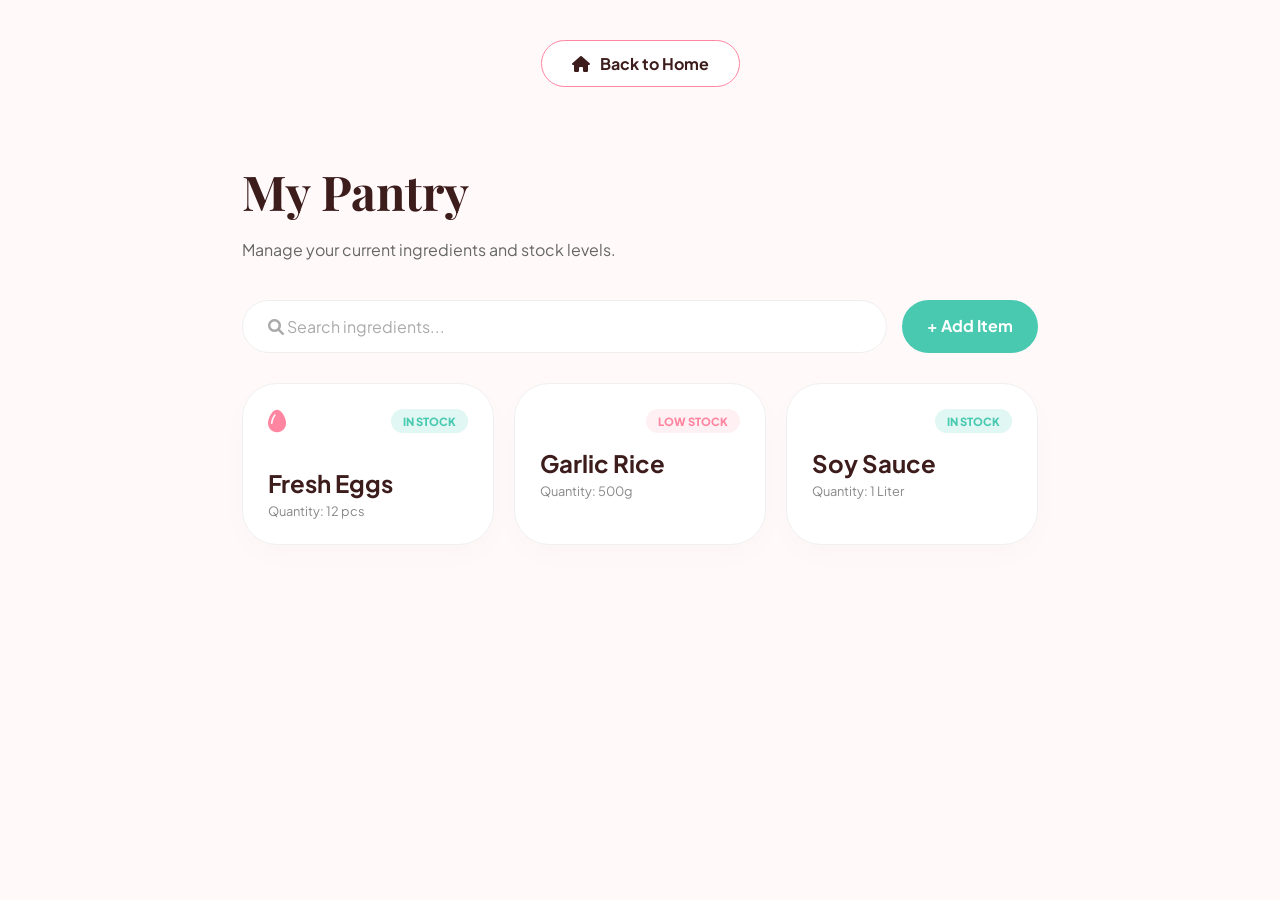
==== index.html @ a3a5b43a "test4" ====
<!DOCTYPE html>
<html lang="en">
<head>
    <meta charset="UTF-8">
    <title>My Pantry | UlamFinder</title>
    <link rel="stylesheet" href="style.css">
    <link rel="stylesheet" href="https://cdnjs.cloudflare.com/ajax/libs/font-awesome/6.0.0/css/all.min.css">
    <link href="https://unpkg.com/aos@2.3.1/dist/aos.css" rel="stylesheet">
</head>
<body>

    <header class="subpage-header">
        <a href="index.html" class="back-link">
            <i class="fa-solid fa-house"></i> Back to Home
        </a>
    </header>

    <div class="container" style="max-width: 1000px; margin: 0 auto; padding: 0 8%;" data-aos="fade-up">
        <h1 style="font-family: 'Playfair Display'; font-size: 3rem; margin-bottom: 10px;">My <span>Pantry</span></h1>
        <p style="color: #666; margin-bottom: 40px;">Manage your current ingredients and stock levels.</p>

        <div style="display: flex; gap: 15px; margin-bottom: 30px;">
            <div style="flex: 1; background: white; padding: 15px 25px; border-radius: 50px; border: 1px solid #eee; color: #aaa;">
                <i class="fa-solid fa-magnifying-glass"></i> Search ingredients...
            </div>
            <div style="background: var(--mint-brand); color: white; padding: 15px 25px; border-radius: 50px; font-weight: 700;">
                + Add Item
            </div>
        </div>

        <div style="display: grid; grid-template-columns: repeat(auto-fit, minmax(250px, 1fr)); gap: 20px;">
            
            <div class="card" style="padding: 25px;">
                <div style="display: flex; justify-content: space-between; align-items: flex-start;">
                    <i class="fa-solid fa-egg" style="color: var(--pink-brand); font-size: 1.5rem;"></i>
                    <span style="background: #e0f7f3; color: var(--mint-brand); padding: 5px 12px; border-radius: 20px; font-size: 0.7rem; font-weight: 800;">IN STOCK</span>
                </div>
                <h3 style="margin: 15px 0 5px; border: none; padding: 0;">Fresh Eggs</h3>
                <p style="margin: 0; font-size: 0.8rem;">Quantity: 12 pcs</p>
            </div>

            <div class="card" style="padding: 25px;">
                <div style="display: flex; justify-content: space-between; align-items: flex-start;">
                    <i class="fa-solid fa-clove-garlic" style="color: var(--pink-brand); font-size: 1.5rem;"></i>
                    <span style="background: #fff0f3; color: var(--pink-brand); padding: 5px 12px; border-radius: 20px; font-size: 0.7rem; font-weight: 800;">LOW STOCK</span>
                </div>
                <h3 style="margin: 15px 0 5px; border: none; padding: 0;">Garlic Rice</h3>
                <p style="margin: 0; font-size: 0.8rem;">Quantity: 500g</p>
            </div>

            <div class="card" style="padding: 25px;">
                <div style="display: flex; justify-content: space-between; align-items: flex-start;">
                    <i class="fa-solid fa-bottle-droplet" style="color: var(--pink-brand); font-size: 1.5rem;"></i>
                    <span style="background: #e0f7f3; color: var(--mint-brand); padding: 5px 12px; border-radius: 20px; font-size: 0.7rem; font-weight: 800;">IN STOCK</span>
                </div>
                <h3 style="margin: 15px 0 5px; border: none; padding: 0;">Soy Sauce</h3>
                <p style="margin: 0; font-size: 0.8rem;">Quantity: 1 Liter</p>
            </div>

        </div>
    </div>

    <script src="https://unpkg.com/aos@2.3.1/dist/aos.js"></script>
<script>
  // 1. Initialize Animations
  AOS.init({
    duration: 1000,
    once: true
  });

  // 2. Fix Start Planning Button (Smooth Scroll)
  const planBtn = document.querySelector('.btn-main');
  if (planBtn) {
    planBtn.addEventListener('click', function(e) {
      // Only scroll if the link is an anchor (starts with #)
      if (this.getAttribute('href').startsWith('#')) {
        e.preventDefault();
        const targetId = this.getAttribute('href');
        const targetSection = document.querySelector(targetId);
        
        if (targetSection) {
          targetSection.scrollIntoView({ 
            behavior: 'smooth',
            block: 'start'
          });
        }
      }
    });
  }

  // 3. Simple Console Log to check if it's working
  console.log("UlamFinder JS Loaded: Animations and Smooth Scroll Active!");
</script>
</body>
</html>
---- style.css ----
@import url('https://fonts.googleapis.com/css2?family=Plus+Jakarta+Sans:wght@400;600;800&family=Playfair+Display:wght@800&display=swap');

:root {
    --pink-brand: #FF85A1; /* The pink from your pantry text */
    --mint-brand: #48C9B0; /* The teal from your button */
    --deep-text: #3d1c1c;
    --bg-light: #FFF9FA;
}

* { box-sizing: border-box; transition: all 0.3s ease; }

body {
    font-family: 'Plus Jakarta Sans', sans-serif;
    background-color: var(--bg-light);
    margin: 0;
    color: var(--deep-text);
}

/* Navbar */
.navbar {
    display: flex;
    justify-content: space-between;
    padding: 30px 8%;
    align-items: center;
}

.logo { font-family: 'Playfair Display'; font-size: 1.8rem; font-weight: 800; color: var(--mint-brand); text-decoration: none; }
.logo span { color: var(--pink-brand); }

/* Hero Section */
.hero {
    display: flex;
    align-items: center;
    padding: 60px 8%;
    gap: 50px;
    flex-wrap: wrap;
}

.hero-content { flex: 1; min-width: 300px; }
.hero-content h1 { font-size: 3.5rem; line-height: 1.1; margin-bottom: 20px; }
.hero-content h1 span { color: var(--pink-brand); }
.hero-content p { font-size: 1.1rem; color: #666; margin-bottom: 30px; line-height: 1.6; }

.btn-main {
    background-color: var(--mint-brand);
    color: white;
    padding: 15px 35px;
    border-radius: 50px;
    text-decoration: none;
    font-weight: 700;
    display: inline-block;
    box-shadow: 0 10px 20px rgba(72, 201, 176, 0.2);
}

.hero-image img {
    width: 100%;
    max-width: 500px;
    border-radius: 40px;
    box-shadow: 0 30px 60px rgba(0,0,0,0.1);
}

/* Dashboard Cards - Fixed Spacing */
.features {
    display: grid;
    grid-template-columns: repeat(auto-fit, minmax(280px, 1fr));
    gap: 25px;
    padding: 80px 8%;
}

.card {
    background: white;
    padding: 40px 30px;
    border-radius: 35px;
    text-decoration: none;
    color: inherit;
    text-align: left;
    box-shadow: 0 10px 30px rgba(0,0,0,0.02);
    border: 1px solid #f0f0f0;
}

.card:hover { transform: translateY(-10px); border-color: var(--pink-brand); }

.card i { font-size: 2.5rem; margin-bottom: 20px; display: block; color: var(--pink-brand); }
.card h3 { font-size: 1.5rem; margin: 0 0 10px 0; color: var(--deep-text); border-bottom: 2px solid var(--mint-brand); display: inline-block; padding-bottom: 5px; }
.card p { color: #888; font-size: 0.95rem; margin-top: 15px; }

/* Icon specific colors to match your screenshot */
.icon-scan { color: #FF85A1 !important; }
.icon-magic { color: #FF85A1 !important; }
.icon-plan { color: #5DADE2 !important; }
.icon-insight { color: #4A235A !important; }

/* Standardized Header for all sub-pages */
.subpage-header {
    display: flex;
    justify-content: center; /* This centers the button */
    align-items: center;
    padding: 40px 0;
    width: 100%;
}

.back-link {
    text-decoration: none;
    color: var(--deep-text);
    font-weight: 700;
    display: inline-flex;
    align-items: center;
    gap: 10px;
    padding: 12px 30px;
    background: white;
    border-radius: 50px;
    border: 1px solid var(--pink-brand);
    transition: 0.3s;
}

.back-link:hover {
    background: var(--pink-brand);
    color: white;
}
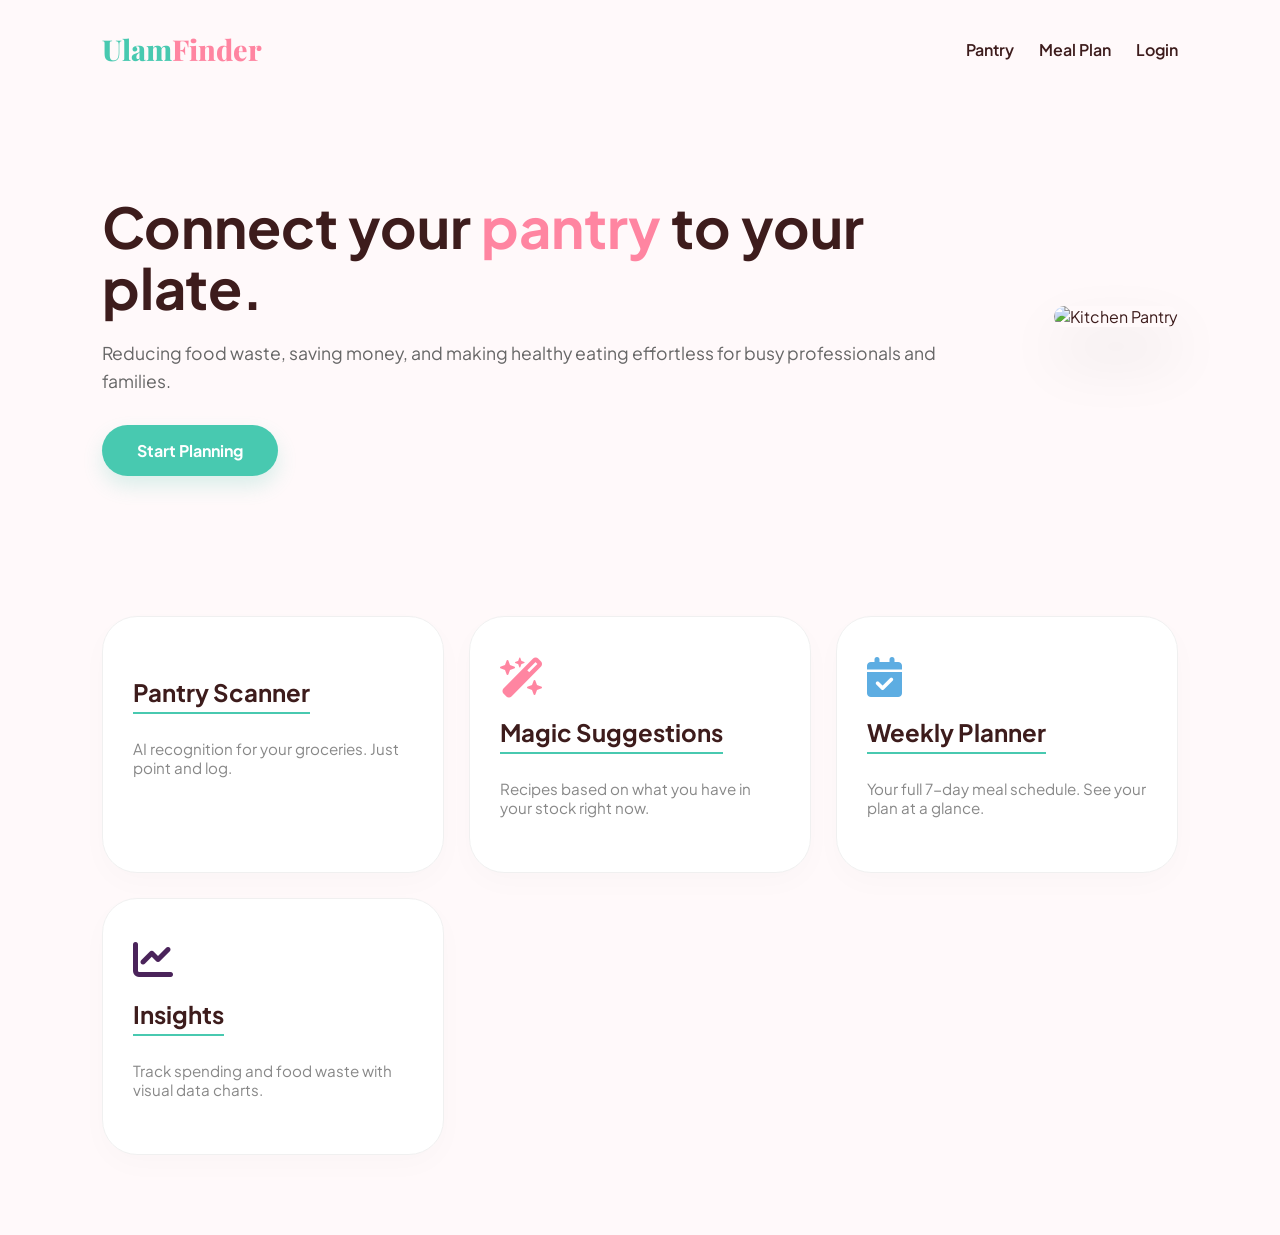
==== commit 12fda99f: "test6" ====
--- a/index.html
+++ b/index.html
@@ -2,94 +2,91 @@
 <html lang="en">
 <head>
     <meta charset="UTF-8">
-    <title>My Pantry | UlamFinder</title>
+    <meta name="viewport" content="width=device-width, initial-scale=1.0">
+    <title>UlamFinder | Connect Your Pantry</title>
+    
     <link rel="stylesheet" href="style.css">
     <link rel="stylesheet" href="https://cdnjs.cloudflare.com/ajax/libs/font-awesome/6.0.0/css/all.min.css">
     <link href="https://unpkg.com/aos@2.3.1/dist/aos.css" rel="stylesheet">
 </head>
 <body>
 
-    <header class="subpage-header">
-        <a href="index.html" class="back-link">
-            <i class="fa-solid fa-house"></i> Back to Home
-        </a>
+    <nav class="navbar">
+        <a href="index.html" class="logo">Ulam<span>Finder</span></a>
+        <div style="display: flex; gap: 25px;">
+            <a href="pantry.html" style="text-decoration: none; color: inherit; font-weight: 600;">Pantry</a>
+            <a href="mealplan.html" style="text-decoration: none; color: inherit; font-weight: 600;">Meal Plan</a>
+            <a href="login.html" style="text-decoration: none; color: inherit; font-weight: 600;">Login</a>
+        </div>
+    </nav>
+
+    <header class="hero">
+        <div class="hero-content" data-aos="fade-right">
+            <h1>Connect your <span>pantry</span> to your plate.</h1>
+            <p>Reducing food waste, saving money, and making healthy eating effortless for busy professionals and families.</p>
+            <a href="#dashboard" class="btn-main">Start Planning</a>
+        </div>
+        <div class="hero-image" data-aos="zoom-in">
+            <img src="https://images.unsplash.com/photo-1556910103-1c02745aae4d?auto=format&fit=crop&q=80&w=1000" alt="Kitchen Pantry">
+        </div>
     </header>
 
-    <div class="container" style="max-width: 1000px; margin: 0 auto; padding: 0 8%;" data-aos="fade-up">
-        <h1 style="font-family: 'Playfair Display'; font-size: 3rem; margin-bottom: 10px;">My <span>Pantry</span></h1>
-        <p style="color: #666; margin-bottom: 40px;">Manage your current ingredients and stock levels.</p>
+    <section id="dashboard" class="features">
+        
+        <a href="scanner.html" class="card" data-aos="fade-up">
+            <i class="fa-solid fa-camera-viewfinder icon-scan"></i>
+            <h3>Pantry Scanner</h3>
+            <p>AI recognition for your groceries. Just point and log.</p>
+        </a>
 
-        <div style="display: flex; gap: 15px; margin-bottom: 30px;">
-            <div style="flex: 1; background: white; padding: 15px 25px; border-radius: 50px; border: 1px solid #eee; color: #aaa;">
-                <i class="fa-solid fa-magnifying-glass"></i> Search ingredients...
-            </div>
-            <div style="background: var(--mint-brand); color: white; padding: 15px 25px; border-radius: 50px; font-weight: 700;">
-                + Add Item
-            </div>
-        </div>
+        <a href="suggest.html" class="card" data-aos="fade-up" data-aos-delay="100">
+            <i class="fa-solid fa-wand-magic-sparkles icon-magic"></i>
+            <h3>Magic Suggestions</h3>
+            <p>Recipes based on what you have in your stock right now.</p>
+        </a>
 
-        <div style="display: grid; grid-template-columns: repeat(auto-fit, minmax(250px, 1fr)); gap: 20px;">
-            
-            <div class="card" style="padding: 25px;">
-                <div style="display: flex; justify-content: space-between; align-items: flex-start;">
-                    <i class="fa-solid fa-egg" style="color: var(--pink-brand); font-size: 1.5rem;"></i>
-                    <span style="background: #e0f7f3; color: var(--mint-brand); padding: 5px 12px; border-radius: 20px; font-size: 0.7rem; font-weight: 800;">IN STOCK</span>
-                </div>
-                <h3 style="margin: 15px 0 5px; border: none; padding: 0;">Fresh Eggs</h3>
-                <p style="margin: 0; font-size: 0.8rem;">Quantity: 12 pcs</p>
-            </div>
+        <a href="mealplan.html" class="card" data-aos="fade-up" data-aos-delay="200">
+            <i class="fa-solid fa-calendar-check icon-plan"></i>
+            <h3>Weekly Planner</h3>
+            <p>Your full 7-day meal schedule. See your plan at a glance.</p>
+        </a>
 
-            <div class="card" style="padding: 25px;">
-                <div style="display: flex; justify-content: space-between; align-items: flex-start;">
-                    <i class="fa-solid fa-clove-garlic" style="color: var(--pink-brand); font-size: 1.5rem;"></i>
-                    <span style="background: #fff0f3; color: var(--pink-brand); padding: 5px 12px; border-radius: 20px; font-size: 0.7rem; font-weight: 800;">LOW STOCK</span>
-                </div>
-                <h3 style="margin: 15px 0 5px; border: none; padding: 0;">Garlic Rice</h3>
-                <p style="margin: 0; font-size: 0.8rem;">Quantity: 500g</p>
-            </div>
+        <a href="insights.html" class="card" data-aos="fade-up" data-aos-delay="300">
+            <i class="fa-solid fa-chart-line icon-insight"></i>
+            <h3>Insights</h3>
+            <p>Track spending and food waste with visual data charts.</p>
+        </a>
 
-            <div class="card" style="padding: 25px;">
-                <div style="display: flex; justify-content: space-between; align-items: flex-start;">
-                    <i class="fa-solid fa-bottle-droplet" style="color: var(--pink-brand); font-size: 1.5rem;"></i>
-                    <span style="background: #e0f7f3; color: var(--mint-brand); padding: 5px 12px; border-radius: 20px; font-size: 0.7rem; font-weight: 800;">IN STOCK</span>
-                </div>
-                <h3 style="margin: 15px 0 5px; border: none; padding: 0;">Soy Sauce</h3>
-                <p style="margin: 0; font-size: 0.8rem;">Quantity: 1 Liter</p>
-            </div>
-
-        </div>
-    </div>
+    </section>
 
     <script src="https://unpkg.com/aos@2.3.1/dist/aos.js"></script>
-<script>
-  // 1. Initialize Animations
-  AOS.init({
-    duration: 1000,
-    once: true
-  });
+    <script>
+        // 1. Initialize Animations
+        AOS.init({
+            duration: 1000,
+            once: true
+        });
 
-  // 2. Fix Start Planning Button (Smooth Scroll)
-  const planBtn = document.querySelector('.btn-main');
-  if (planBtn) {
-    planBtn.addEventListener('click', function(e) {
-      // Only scroll if the link is an anchor (starts with #)
-      if (this.getAttribute('href').startsWith('#')) {
-        e.preventDefault();
-        const targetId = this.getAttribute('href');
-        const targetSection = document.querySelector(targetId);
-        
-        if (targetSection) {
-          targetSection.scrollIntoView({ 
-            behavior: 'smooth',
-            block: 'start'
-          });
+        // 2. Fix Start Planning Button (Smooth Scroll Function)
+        const planBtn = document.querySelector('.btn-main');
+        if (planBtn) {
+            planBtn.addEventListener('click', function(e) {
+                const href = this.getAttribute('href');
+                
+                // Only act if it's an internal link
+                if (href.startsWith('#')) {
+                    e.preventDefault();
+                    const targetSection = document.querySelector(href);
+                    
+                    if (targetSection) {
+                        targetSection.scrollIntoView({ 
+                            behavior: 'smooth',
+                            block: 'start'
+                        });
+                    }
+                }
+            });
         }
-      }
-    });
-  }
-
-  // 3. Simple Console Log to check if it's working
-  console.log("UlamFinder JS Loaded: Animations and Smooth Scroll Active!");
-</script>
+    </script>
 </body>
 </html>
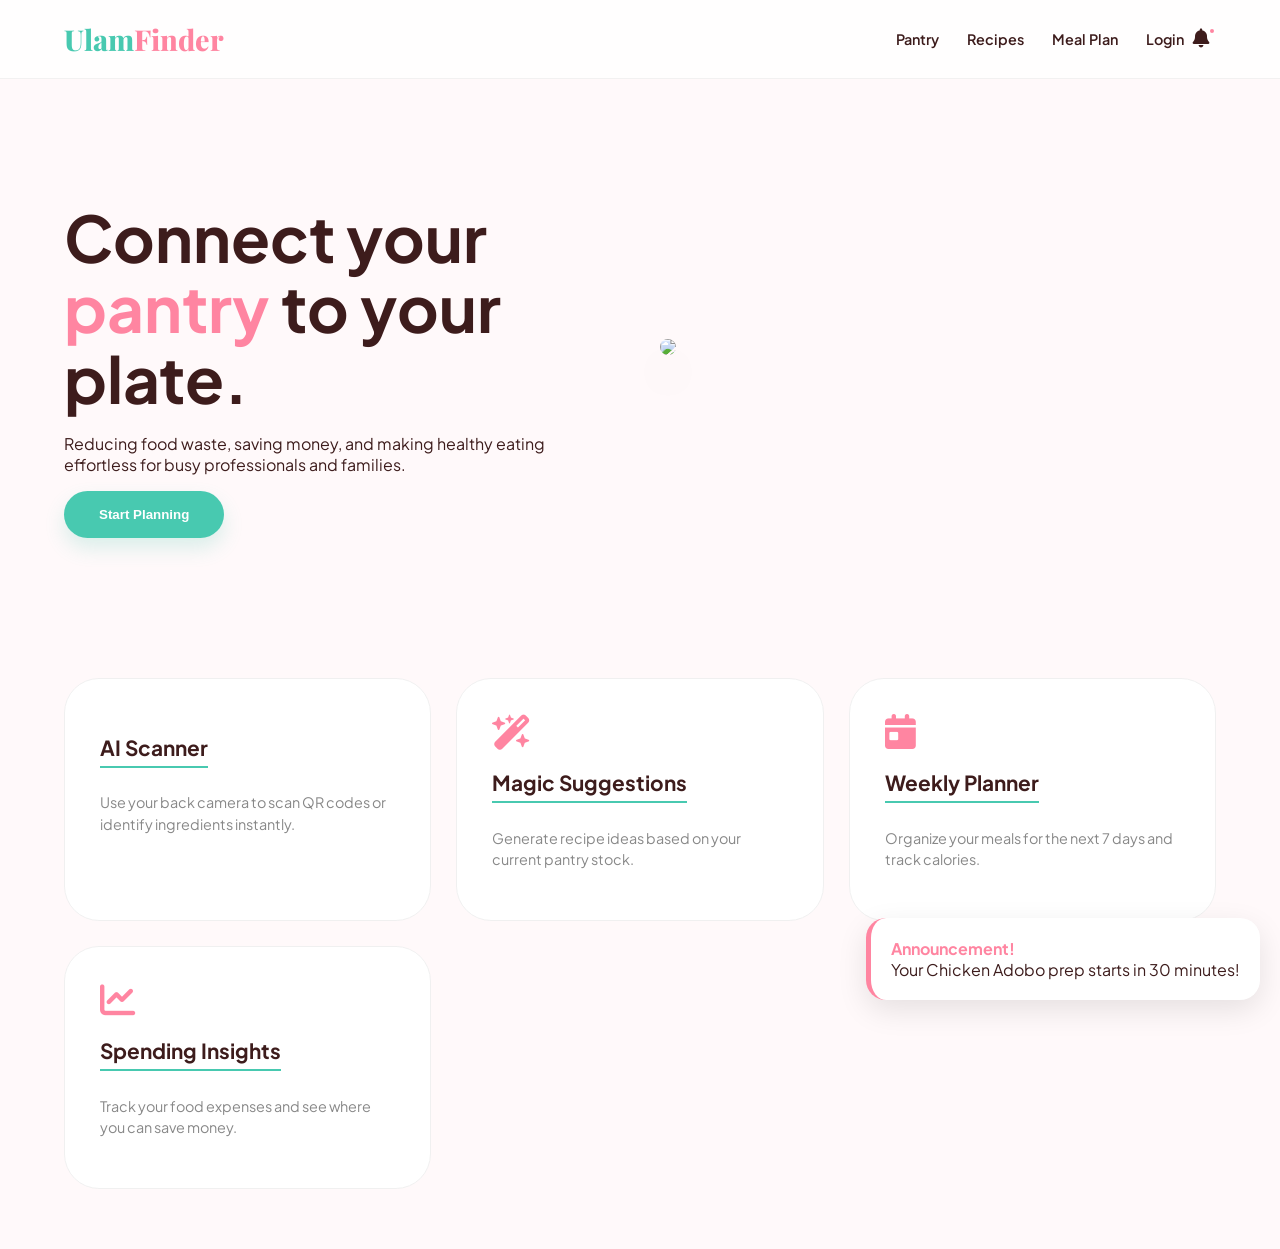
==== commit 35d9fd98: "new" ====
--- a/index.html
+++ b/index.html
@@ -1,92 +1,88 @@
-<!DOCTYPE html>
-<html lang="en">
-<head>
-    <meta charset="UTF-8">
-    <meta name="viewport" content="width=device-width, initial-scale=1.0">
-    <title>UlamFinder | Connect Your Pantry</title>
-    
-    <link rel="stylesheet" href="style.css">
-    <link rel="stylesheet" href="https://cdnjs.cloudflare.com/ajax/libs/font-awesome/6.0.0/css/all.min.css">
-    <link href="https://unpkg.com/aos@2.3.1/dist/aos.css" rel="stylesheet">
-</head>
-<body>
-
-    <nav class="navbar">
-        <a href="index.html" class="logo">Ulam<span>Finder</span></a>
-        <div style="display: flex; gap: 25px;">
-            <a href="pantry.html" style="text-decoration: none; color: inherit; font-weight: 600;">Pantry</a>
-            <a href="mealplan.html" style="text-decoration: none; color: inherit; font-weight: 600;">Meal Plan</a>
-            <a href="login.html" style="text-decoration: none; color: inherit; font-weight: 600;">Login</a>
-        </div>
-    </nav>
-
-    <header class="hero">
-        <div class="hero-content" data-aos="fade-right">
-            <h1>Connect your <span>pantry</span> to your plate.</h1>
-            <p>Reducing food waste, saving money, and making healthy eating effortless for busy professionals and families.</p>
-            <a href="#dashboard" class="btn-main">Start Planning</a>
-        </div>
-        <div class="hero-image" data-aos="zoom-in">
-            <img src="https://images.unsplash.com/photo-1556910103-1c02745aae4d?auto=format&fit=crop&q=80&w=1000" alt="Kitchen Pantry">
-        </div>
-    </header>
-
-    <section id="dashboard" class="features">
-        
-        <a href="scanner.html" class="card" data-aos="fade-up">
-            <i class="fa-solid fa-camera-viewfinder icon-scan"></i>
-            <h3>Pantry Scanner</h3>
-            <p>AI recognition for your groceries. Just point and log.</p>
-        </a>
-
-        <a href="suggest.html" class="card" data-aos="fade-up" data-aos-delay="100">
-            <i class="fa-solid fa-wand-magic-sparkles icon-magic"></i>
-            <h3>Magic Suggestions</h3>
-            <p>Recipes based on what you have in your stock right now.</p>
-        </a>
-
-        <a href="mealplan.html" class="card" data-aos="fade-up" data-aos-delay="200">
-            <i class="fa-solid fa-calendar-check icon-plan"></i>
-            <h3>Weekly Planner</h3>
-            <p>Your full 7-day meal schedule. See your plan at a glance.</p>
-        </a>
-
-        <a href="insights.html" class="card" data-aos="fade-up" data-aos-delay="300">
-            <i class="fa-solid fa-chart-line icon-insight"></i>
-            <h3>Insights</h3>
-            <p>Track spending and food waste with visual data charts.</p>
-        </a>
-
-    </section>
-
-    <script src="https://unpkg.com/aos@2.3.1/dist/aos.js"></script>
-    <script>
-        // 1. Initialize Animations
-        AOS.init({
-            duration: 1000,
-            once: true
-        });
-
-        // 2. Fix Start Planning Button (Smooth Scroll Function)
-        const planBtn = document.querySelector('.btn-main');
-        if (planBtn) {
-            planBtn.addEventListener('click', function(e) {
-                const href = this.getAttribute('href');
-                
-                // Only act if it's an internal link
-                if (href.startsWith('#')) {
-                    e.preventDefault();
-                    const targetSection = document.querySelector(href);
-                    
-                    if (targetSection) {
-                        targetSection.scrollIntoView({ 
-                            behavior: 'smooth',
-                            block: 'start'
-                        });
-                    }
-                }
-            });
-        }
-    </script>
-</body>
+<!DOCTYPE html>
+<html lang="en">
+<head>
+    <meta charset="UTF-8">
+    <meta name="viewport" content="width=device-width, initial-scale=1.0">
+    <title>UlamFinder | Dashboard</title>
+    <link rel="stylesheet" href="style.css">
+    <link rel="stylesheet" href="https://cdnjs.cloudflare.com/ajax/libs/font-awesome/6.4.0/css/all.min.css">
+    <link href="https://unpkg.com/aos@2.3.1/dist/aos.css" rel="stylesheet">
+</head>
+<body>
+
+    <nav class="navbar">
+        <div class="container" style="display: flex; justify-content: space-between; align-items: center; width: 100%;">
+            <a href="index.html" class="logo">Ulam<span>Finder</span></a>
+            <div class="nav-links">
+                <a href="pantry.html">Pantry</a>
+                <a href="suggest.html">Recipes</a>
+                <a href="mealplan.html">Meal Plan</a>
+                <a href="login.html">Login</a>
+                <button class="notif-btn" onclick="toggleNotif()">
+                    <i class="fa-solid fa-bell"></i>
+                    <div class="notif-dot"></div>
+                </button>
+            </div>
+        </div>
+    </nav>
+
+    <div class="container">
+        <header class="hero">
+            <div class="hero-text" data-aos="fade-right">
+                <h1>Connect your <span>pantry</span> to your plate.</h1>
+                <p>Reducing food waste, saving money, and making healthy eating effortless for busy professionals and families.</p>
+                <button class="btn-main" onclick="scrollToDash()">Start Planning</button>
+            </div>
+            <div class="hero-image" data-aos="zoom-in">
+                <img src="https://images.unsplash.com/photo-1556910103-1c02745aae4d?auto=format&fit=crop&q=80&w=1000">
+            </div>
+        </header>
+
+        <section id="dashboard" class="features">
+            <a href="scanner.html" class="card" data-aos="fade-up">
+                <i class="fa-solid fa-camera-viewfinder"></i>
+                <h3>AI Scanner</h3>
+                <p>Use your back camera to scan QR codes or identify ingredients instantly.</p>
+            </a>
+
+            <a href="suggest.html" class="card" data-aos="fade-up" data-aos-delay="100">
+                <i class="fa-solid fa-wand-magic-sparkles"></i>
+                <h3>Magic Suggestions</h3>
+                <p>Generate recipe ideas based on your current pantry stock.</p>
+            </a>
+
+            <a href="mealplan.html" class="card" data-aos="fade-up" data-aos-delay="200">
+                <i class="fa-solid fa-calendar-day"></i>
+                <h3>Weekly Planner</h3>
+                <p>Organize your meals for the next 7 days and track calories.</p>
+            </a>
+
+            <a href="insights.html" class="card" data-aos="fade-up" data-aos-delay="300">
+                <i class="fa-solid fa-chart-line"></i>
+                <h3>Spending Insights</h3>
+                <p>Track your food expenses and see where you can save money.</p>
+            </a>
+        </section>
+    </div>
+
+    <div id="notif-toast" style="position: fixed; bottom: -100px; right: 20px; background: white; padding: 20px; border-radius: 20px; box-shadow: 0 10px 30px rgba(0,0,0,0.1); border-left: 5px solid var(--pink-brand); z-index: 2000; transition: 0.5s;">
+        <strong style="display: block; color: var(--pink-brand);">Announcement!</strong>
+        <span id="notif-text">Your Chicken Adobo prep starts in 30 minutes!</span>
+    </div>
+
+    <script src="https://unpkg.com/aos@2.3.1/dist/aos.js"></script>
+    <script>
+        AOS.init({ duration: 1000, once: true });
+
+        function scrollToDash() {
+            document.getElementById('dashboard').scrollIntoView({ behavior: 'smooth' });
+        }
+
+        function toggleNotif() {
+            const toast = document.getElementById('notif-toast');
+            toast.style.bottom = "20px";
+            setTimeout(() => { toast.style.bottom = "-100px"; }, 4000);
+        }
+    </script>
+</body>
 </html>
--- a/style.css
+++ b/style.css
@@ -1,119 +1,78 @@
 @import url('https://fonts.googleapis.com/css2?family=Plus+Jakarta+Sans:wght@400;600;800&family=Playfair+Display:wght@800&display=swap');
 
 :root {
-    --pink-brand: #FF85A1; /* The pink from your pantry text */
-    --mint-brand: #48C9B0; /* The teal from your button */
+    --pink-brand: #FF85A1;
+    --mint-brand: #48C9B0;
     --deep-text: #3d1c1c;
     --bg-light: #FFF9FA;
+    --glass: rgba(255, 255, 255, 0.8);
 }
 
-* { box-sizing: border-box; transition: all 0.3s ease; }
+* { box-sizing: border-box; transition: all 0.3s cubic-bezier(0.4, 0, 0.2, 1); }
 
 body {
     font-family: 'Plus Jakarta Sans', sans-serif;
     background-color: var(--bg-light);
     margin: 0;
     color: var(--deep-text);
+    overflow-x: hidden;
 }
 
-/* Navbar */
+/* Layout Containers */
+.container { width: 90%; max-width: 1200px; margin: 0 auto; }
+
+/* Navigation */
 .navbar {
-    display: flex;
-    justify-content: space-between;
-    padding: 30px 8%;
-    align-items: center;
+    display: flex; justify-content: space-between; align-items: center;
+    padding: 20px 5%; background: var(--glass); backdrop-filter: blur(10px);
+    position: sticky; top: 0; z-index: 1000; border-bottom: 1px solid rgba(0,0,0,0.05);
 }
 
 .logo { font-family: 'Playfair Display'; font-size: 1.8rem; font-weight: 800; color: var(--mint-brand); text-decoration: none; }
 .logo span { color: var(--pink-brand); }
 
+.nav-links a { text-decoration: none; color: var(--deep-text); font-weight: 600; margin-left: 25px; font-size: 0.9rem; }
+
+/* Notification Bell */
+.notif-btn { background: none; border: none; font-size: 1.2rem; cursor: pointer; position: relative; color: var(--deep-text); }
+.notif-dot { position: absolute; top: 0; right: 0; width: 8px; height: 8px; background: var(--pink-brand); border-radius: 50%; border: 2px solid white; }
+
 /* Hero Section */
-.hero {
-    display: flex;
-    align-items: center;
-    padding: 60px 8%;
-    gap: 50px;
-    flex-wrap: wrap;
+.hero { display: flex; align-items: center; padding: 80px 0; gap: 40px; flex-wrap: wrap; }
+.hero-text { flex: 1; min-width: 320px; }
+.hero-text h1 { font-size: clamp(2.5rem, 5vw, 4rem); line-height: 1.1; margin-bottom: 20px; }
+.hero-text h1 span { color: var(--pink-brand); }
+.hero-image { flex: 1; min-width: 320px; position: relative; }
+.hero-image img { width: 100%; border-radius: 40px; box-shadow: 0 25px 50px rgba(0,0,0,0.1); }
+
+/* Buttons */
+.btn-main {
+    background: var(--mint-brand); color: white; padding: 16px 35px;
+    border-radius: 50px; text-decoration: none; font-weight: 800;
+    display: inline-block; border: none; cursor: pointer; box-shadow: 0 10px 20px rgba(72, 201, 176, 0.2);
+}
+.btn-main:hover { transform: translateY(-3px); box-shadow: 0 15px 30px rgba(72, 201, 176, 0.3); }
+
+/* Dashboard Cards */
+.features { display: grid; grid-template-columns: repeat(auto-fit, minmax(280px, 1fr)); gap: 25px; padding: 60px 0; }
+.card {
+    background: white; padding: 35px; border-radius: 35px; text-decoration: none;
+    color: inherit; border: 1px solid #f0f0f0; position: relative; overflow: hidden;
+}
+.card:hover { transform: translateY(-10px); border-color: var(--pink-brand); }
+.card i { font-size: 2.2rem; color: var(--pink-brand); margin-bottom: 20px; display: block; }
+.card h3 { font-size: 1.3rem; margin: 0 0 10px 0; border-bottom: 2px solid var(--mint-brand); display: inline-block; padding-bottom: 5px; }
+.card p { color: #888; font-size: 0.9rem; line-height: 1.5; }
+
+/* Back Button Component */
+.subpage-header { display: flex; justify-content: center; padding: 40px 0; }
+.back-link { 
+    text-decoration: none; color: var(--deep-text); font-weight: 700;
+    padding: 12px 30px; background: white; border-radius: 50px;
+    border: 1px solid var(--pink-brand); display: flex; align-items: center; gap: 10px;
 }
 
-.hero-content { flex: 1; min-width: 300px; }
-.hero-content h1 { font-size: 3.5rem; line-height: 1.1; margin-bottom: 20px; }
-.hero-content h1 span { color: var(--pink-brand); }
-.hero-content p { font-size: 1.1rem; color: #666; margin-bottom: 30px; line-height: 1.6; }
-
-.btn-main {
-    background-color: var(--mint-brand);
-    color: white;
-    padding: 15px 35px;
-    border-radius: 50px;
-    text-decoration: none;
-    font-weight: 700;
-    display: inline-block;
-    box-shadow: 0 10px 20px rgba(72, 201, 176, 0.2);
-}
-
-.hero-image img {
-    width: 100%;
-    max-width: 500px;
-    border-radius: 40px;
-    box-shadow: 0 30px 60px rgba(0,0,0,0.1);
-}
-
-/* Dashboard Cards - Fixed Spacing */
-.features {
-    display: grid;
-    grid-template-columns: repeat(auto-fit, minmax(280px, 1fr));
-    gap: 25px;
-    padding: 80px 8%;
-}
-
-.card {
-    background: white;
-    padding: 40px 30px;
-    border-radius: 35px;
-    text-decoration: none;
-    color: inherit;
-    text-align: left;
-    box-shadow: 0 10px 30px rgba(0,0,0,0.02);
-    border: 1px solid #f0f0f0;
-}
-
-.card:hover { transform: translateY(-10px); border-color: var(--pink-brand); }
-
-.card i { font-size: 2.5rem; margin-bottom: 20px; display: block; color: var(--pink-brand); }
-.card h3 { font-size: 1.5rem; margin: 0 0 10px 0; color: var(--deep-text); border-bottom: 2px solid var(--mint-brand); display: inline-block; padding-bottom: 5px; }
-.card p { color: #888; font-size: 0.95rem; margin-top: 15px; }
-
-/* Icon specific colors to match your screenshot */
-.icon-scan { color: #FF85A1 !important; }
-.icon-magic { color: #FF85A1 !important; }
-.icon-plan { color: #5DADE2 !important; }
-.icon-insight { color: #4A235A !important; }
-
-/* Standardized Header for all sub-pages */
-.subpage-header {
-    display: flex;
-    justify-content: center; /* This centers the button */
-    align-items: center;
-    padding: 40px 0;
-    width: 100%;
-}
-
-.back-link {
-    text-decoration: none;
-    color: var(--deep-text);
-    font-weight: 700;
-    display: inline-flex;
-    align-items: center;
-    gap: 10px;
-    padding: 12px 30px;
-    background: white;
-    border-radius: 50px;
-    border: 1px solid var(--pink-brand);
-    transition: 0.3s;
-}
-
-.back-link:hover {
-    background: var(--pink-brand);
-    color: white;
+@media (max-width: 768px) {
+    .nav-links { display: none; } /* Mobile simplicity */
+    .hero { text-align: center; }
 }
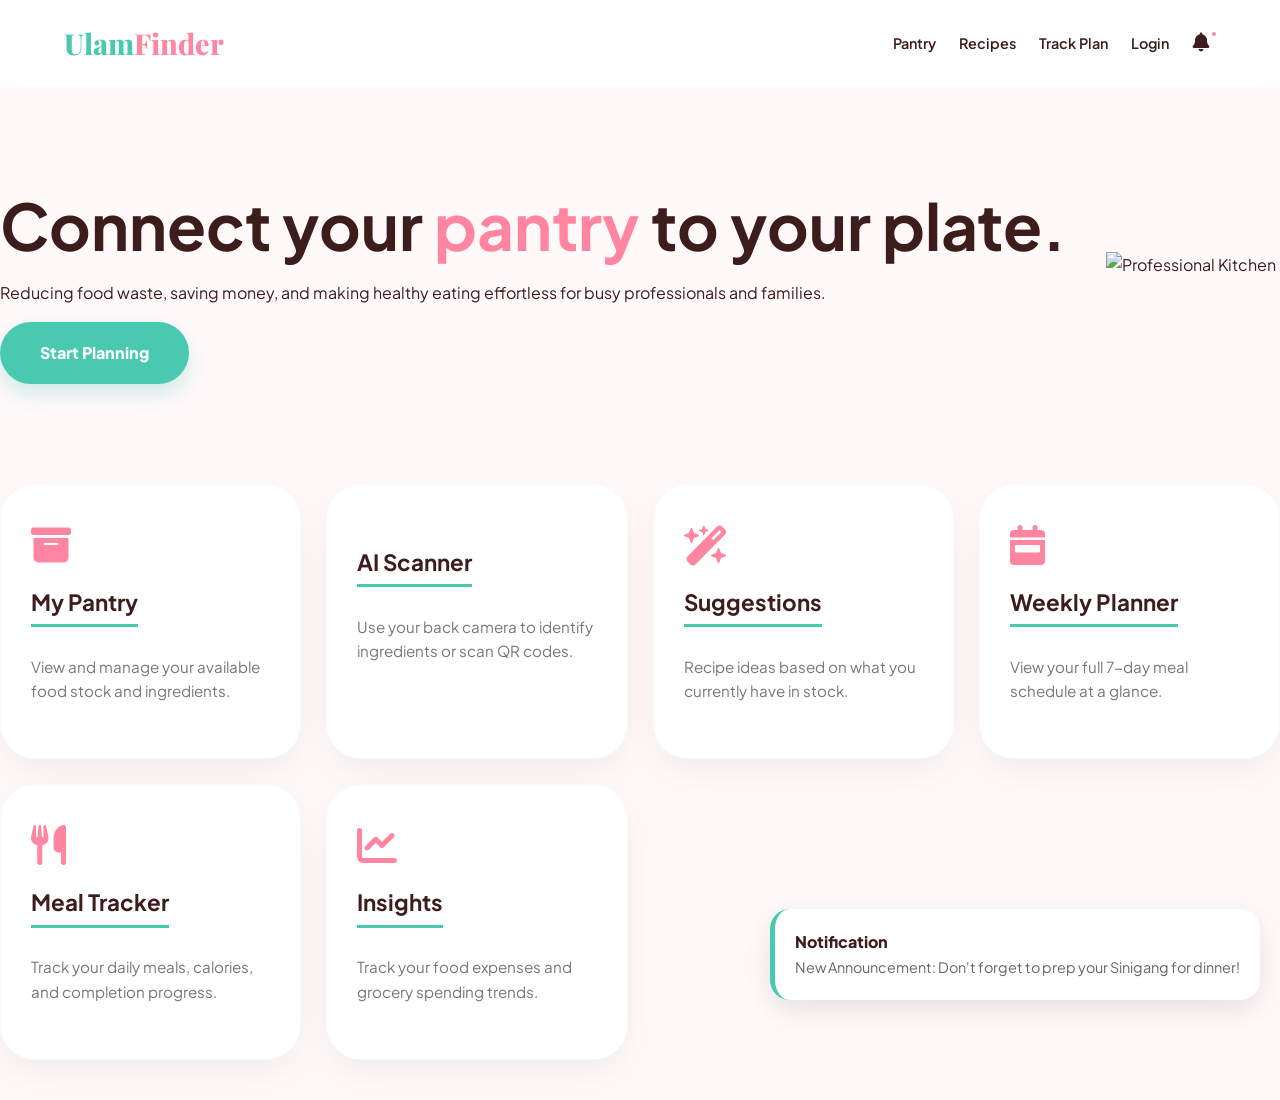
==== commit 81c96284: "new1" ====
--- a/index.html
+++ b/index.html
@@ -3,7 +3,7 @@
 <head>
     <meta charset="UTF-8">
     <meta name="viewport" content="width=device-width, initial-scale=1.0">
-    <title>UlamFinder | Dashboard</title>
+    <title>UlamFinder | Home</title>
     <link rel="stylesheet" href="style.css">
     <link rel="stylesheet" href="https://cdnjs.cloudflare.com/ajax/libs/font-awesome/6.4.0/css/all.min.css">
     <link href="https://unpkg.com/aos@2.3.1/dist/aos.css" rel="stylesheet">
@@ -16,11 +16,11 @@
             <div class="nav-links">
                 <a href="pantry.html">Pantry</a>
                 <a href="suggest.html">Recipes</a>
-                <a href="mealplan.html">Meal Plan</a>
+                <a href="mealplan.html">Track Plan</a>
                 <a href="login.html">Login</a>
-                <button class="notif-btn" onclick="toggleNotif()">
-                    <i class="fa-solid fa-bell"></i>
-                    <div class="notif-dot"></div>
+                <button class="notif-btn" onclick="showNotification()" style="margin-left: 15px; background: none; border: none; cursor: pointer; position: relative;">
+                    <i class="fa-solid fa-bell" style="font-size: 1.2rem; color: var(--deep-text);"></i>
+                    <div class="notif-dot" style="position: absolute; top: -2px; right: -2px; width: 8px; height: 8px; background: var(--pink-brand); border-radius: 50%; border: 2px solid white;"></div>
                 </button>
             </div>
         </div>
@@ -31,57 +31,69 @@
             <div class="hero-text" data-aos="fade-right">
                 <h1>Connect your <span>pantry</span> to your plate.</h1>
                 <p>Reducing food waste, saving money, and making healthy eating effortless for busy professionals and families.</p>
-                <button class="btn-main" onclick="scrollToDash()">Start Planning</button>
+                <a href="startplan.html" class="btn-main">Start Planning</a>
             </div>
             <div class="hero-image" data-aos="zoom-in">
-                <img src="https://images.unsplash.com/photo-1556910103-1c02745aae4d?auto=format&fit=crop&q=80&w=1000">
+                <img src="https://images.unsplash.com/photo-1556910103-1c02745aae4d?auto=format&fit=crop&q=80&w=1000" alt="Professional Kitchen">
             </div>
         </header>
 
         <section id="dashboard" class="features">
-            <a href="scanner.html" class="card" data-aos="fade-up">
-                <i class="fa-solid fa-camera-viewfinder"></i>
-                <h3>AI Scanner</h3>
-                <p>Use your back camera to scan QR codes or identify ingredients instantly.</p>
+            
+            <a href="pantry.html" class="card" data-aos="fade-up">
+                <i class="fa-solid fa-box-archive icon-scan"></i>
+                <h3>My Pantry</h3>
+                <p>View and manage your available food stock and ingredients.</p>
             </a>
 
-            <a href="suggest.html" class="card" data-aos="fade-up" data-aos-delay="100">
-                <i class="fa-solid fa-wand-magic-sparkles"></i>
-                <h3>Magic Suggestions</h3>
-                <p>Generate recipe ideas based on your current pantry stock.</p>
+            <a href="scanner.html" class="card" data-aos="fade-up" data-aos-delay="100">
+                <i class="fa-solid fa-camera-viewfinder icon-scan"></i>
+                <h3>AI Scanner</h3>
+                <p>Use your back camera to identify ingredients or scan QR codes.</p>
             </a>
 
-            <a href="mealplan.html" class="card" data-aos="fade-up" data-aos-delay="200">
-                <i class="fa-solid fa-calendar-day"></i>
-                <h3>Weekly Planner</h3>
-                <p>Organize your meals for the next 7 days and track calories.</p>
+            <a href="suggest.html" class="card" data-aos="fade-up" data-aos-delay="200">
+                <i class="fa-solid fa-wand-magic-sparkles icon-magic"></i>
+                <h3>Suggestions</h3>
+                <p>Recipe ideas based on what you currently have in stock.</p>
             </a>
 
-            <a href="insights.html" class="card" data-aos="fade-up" data-aos-delay="300">
-                <i class="fa-solid fa-chart-line"></i>
-                <h3>Spending Insights</h3>
-                <p>Track your food expenses and see where you can save money.</p>
+            <a href="weeklyplan.html" class="card" data-aos="fade-up" data-aos-delay="300">
+                <i class="fa-solid fa-calendar-week icon-plan"></i>
+                <h3>Weekly Planner</h3>
+                <p>View your full 7-day meal schedule at a glance.</p>
             </a>
+
+            <a href="mealplan.html" class="card" data-aos="fade-up" data-aos-delay="400">
+                <i class="fa-solid fa-utensils icon-plan"></i>
+                <h3>Meal Tracker</h3>
+                <p>Track your daily meals, calories, and completion progress.</p>
+            </a>
+
+            <a href="insights.html" class="card" data-aos="fade-up" data-aos-delay="500">
+                <i class="fa-solid fa-chart-line icon-insight"></i>
+                <h3>Insights</h3>
+                <p>Track your food expenses and grocery spending trends.</p>
+            </a>
+
         </section>
     </div>
 
-    <div id="notif-toast" style="position: fixed; bottom: -100px; right: 20px; background: white; padding: 20px; border-radius: 20px; box-shadow: 0 10px 30px rgba(0,0,0,0.1); border-left: 5px solid var(--pink-brand); z-index: 2000; transition: 0.5s;">
-        <strong style="display: block; color: var(--pink-brand);">Announcement!</strong>
-        <span id="notif-text">Your Chicken Adobo prep starts in 30 minutes!</span>
+    <div id="alert-box" style="position: fixed; bottom: -100px; right: 20px; background: white; padding: 20px; border-radius: 20px; box-shadow: 0 10px 30px rgba(0,0,0,0.1); border-left: 5px solid var(--mint-brand); z-index: 9999; transition: 0.5s;">
+        <p style="margin: 0; font-weight: 800; color: var(--deep-text);">Notification</p>
+        <span style="font-size: 0.9rem; color: #666;">New Announcement: Don't forget to prep your Sinigang for dinner!</span>
     </div>
 
     <script src="https://unpkg.com/aos@2.3.1/dist/aos.js"></script>
     <script>
+        // Initialize Animations
         AOS.init({ duration: 1000, once: true });
 
-        function scrollToDash() {
-            document.getElementById('dashboard').scrollIntoView({ behavior: 'smooth' });
-        }
-
-        function toggleNotif() {
-            const toast = document.getElementById('notif-toast');
-            toast.style.bottom = "20px";
-            setTimeout(() => { toast.style.bottom = "-100px"; }, 4000);
+        // False Notification Function
+        function showNotification() {
+            const box = document.getElementById('alert-box');
+            box.style.bottom = "20px";
+            setTimeout(() => { box.style.bottom = "-100px"; }, 4000);
         }
     </script>
 </body>
--- a/style.css
+++ b/style.css
@@ -1,78 +1,163 @@
+/* 1. Global Setup & Brand Colors */
 @import url('https://fonts.googleapis.com/css2?family=Plus+Jakarta+Sans:wght@400;600;800&family=Playfair+Display:wght@800&display=swap');
 
 :root {
-    --pink-brand: #FF85A1;
-    --mint-brand: #48C9B0;
-    --deep-text: #3d1c1c;
-    --bg-light: #FFF9FA;
-    --glass: rgba(255, 255, 255, 0.8);
+    --pink-brand: #FF85A1;    /* Main Accent Pink from your screenshots */
+    --mint-brand: #48C9B0;    /* Teal/Mint from your buttons */
+    --deep-text: #3d1c1c;     /* Dark Berry for high-end typography */
+    --bg-light: #FFF9FA;      /* Subtle pink-white background */
+    --glass: rgba(255, 255, 255, 0.85);
+    --card-shadow: 0 15px 35px rgba(0, 0, 0, 0.05);
 }
 
-* { box-sizing: border-box; transition: all 0.3s cubic-bezier(0.4, 0, 0.2, 1); }
+* { 
+    box-sizing: border-box; 
+    transition: all 0.3s cubic-bezier(0.4, 0, 0.2, 1); 
+}
 
 body {
     font-family: 'Plus Jakarta Sans', sans-serif;
     background-color: var(--bg-light);
     margin: 0;
     color: var(--deep-text);
-    overflow-x: hidden;
+    line-height: 1.6;
 }
 
-/* Layout Containers */
-.container { width: 90%; max-width: 1200px; margin: 0 auto; }
-
-/* Navigation */
+/* 2. Navigation & Glassmorphism */
 .navbar {
-    display: flex; justify-content: space-between; align-items: center;
-    padding: 20px 5%; background: var(--glass); backdrop-filter: blur(10px);
-    position: sticky; top: 0; z-index: 1000; border-bottom: 1px solid rgba(0,0,0,0.05);
+    display: flex;
+    padding: 20px 5%;
+    background: var(--glass);
+    backdrop-filter: blur(12px);
+    -webkit-backdrop-filter: blur(12px);
+    position: sticky;
+    top: 0;
+    z-index: 1000;
+    border-bottom: 1px solid rgba(255, 255, 255, 0.3);
 }
 
-.logo { font-family: 'Playfair Display'; font-size: 1.8rem; font-weight: 800; color: var(--mint-brand); text-decoration: none; }
+.logo { 
+    font-family: 'Playfair Display'; 
+    font-size: 1.8rem; 
+    font-weight: 800; 
+    color: var(--mint-brand); 
+    text-decoration: none; 
+}
+
 .logo span { color: var(--pink-brand); }
 
-.nav-links a { text-decoration: none; color: var(--deep-text); font-weight: 600; margin-left: 25px; font-size: 0.9rem; }
-
-/* Notification Bell */
-.notif-btn { background: none; border: none; font-size: 1.2rem; cursor: pointer; position: relative; color: var(--deep-text); }
-.notif-dot { position: absolute; top: 0; right: 0; width: 8px; height: 8px; background: var(--pink-brand); border-radius: 50%; border: 2px solid white; }
-
-/* Hero Section */
-.hero { display: flex; align-items: center; padding: 80px 0; gap: 40px; flex-wrap: wrap; }
-.hero-text { flex: 1; min-width: 320px; }
-.hero-text h1 { font-size: clamp(2.5rem, 5vw, 4rem); line-height: 1.1; margin-bottom: 20px; }
-.hero-text h1 span { color: var(--pink-brand); }
-.hero-image { flex: 1; min-width: 320px; position: relative; }
-.hero-image img { width: 100%; border-radius: 40px; box-shadow: 0 25px 50px rgba(0,0,0,0.1); }
-
-/* Buttons */
-.btn-main {
-    background: var(--mint-brand); color: white; padding: 16px 35px;
-    border-radius: 50px; text-decoration: none; font-weight: 800;
-    display: inline-block; border: none; cursor: pointer; box-shadow: 0 10px 20px rgba(72, 201, 176, 0.2);
-}
-.btn-main:hover { transform: translateY(-3px); box-shadow: 0 15px 30px rgba(72, 201, 176, 0.3); }
-
-/* Dashboard Cards */
-.features { display: grid; grid-template-columns: repeat(auto-fit, minmax(280px, 1fr)); gap: 25px; padding: 60px 0; }
-.card {
-    background: white; padding: 35px; border-radius: 35px; text-decoration: none;
-    color: inherit; border: 1px solid #f0f0f0; position: relative; overflow: hidden;
-}
-.card:hover { transform: translateY(-10px); border-color: var(--pink-brand); }
-.card i { font-size: 2.2rem; color: var(--pink-brand); margin-bottom: 20px; display: block; }
-.card h3 { font-size: 1.3rem; margin: 0 0 10px 0; border-bottom: 2px solid var(--mint-brand); display: inline-block; padding-bottom: 5px; }
-.card p { color: #888; font-size: 0.9rem; line-height: 1.5; }
-
-/* Back Button Component */
-.subpage-header { display: flex; justify-content: center; padding: 40px 0; }
-.back-link { 
-    text-decoration: none; color: var(--deep-text); font-weight: 700;
-    padding: 12px 30px; background: white; border-radius: 50px;
-    border: 1px solid var(--pink-brand); display: flex; align-items: center; gap: 10px;
+.nav-links a { 
+    text-decoration: none; 
+    color: var(--deep-text); 
+    font-weight: 600; 
+    margin-left: 20px; 
+    font-size: 0.9rem; 
 }
 
+/* 3. Hero Section Styling */
+.hero {
+    display: flex;
+    align-items: center;
+    padding: 60px 0;
+    gap: 40px;
+    flex-wrap: wrap;
+}
+
+.hero-text h1 { 
+    font-size: clamp(2.5rem, 6vw, 4rem); 
+    line-height: 1.1; 
+    margin-bottom: 20px; 
+}
+
+.hero-text h1 span { color: var(--pink-brand); }
+
+.btn-main {
+    background: var(--mint-brand); 
+    color: white; 
+    padding: 18px 40px;
+    border-radius: 50px; 
+    text-decoration: none; 
+    font-weight: 800;
+    display: inline-block; 
+    border: none; 
+    cursor: pointer;
+    box-shadow: 0 10px 20px rgba(72, 201, 176, 0.25);
+}
+
+.btn-main:hover { 
+    transform: translateY(-4px); 
+    box-shadow: 0 15px 30px rgba(72, 201, 176, 0.4); 
+}
+
+/* 4. Dashboard & Sub-page Cards */
+.features {
+    display: grid;
+    grid-template-columns: repeat(auto-fit, minmax(280px, 1fr));
+    gap: 25px;
+    padding: 40px 0;
+}
+
+.card {
+    background: white;
+    padding: 40px 30px;
+    border-radius: 35px;
+    text-decoration: none;
+    color: inherit;
+    box-shadow: var(--card-shadow);
+    border: 1px solid rgba(0,0,0,0.02);
+    position: relative;
+    display: flex;
+    flex-direction: column;
+}
+
+.card:hover { 
+    transform: translateY(-12px); 
+    border-color: var(--pink-brand); 
+}
+
+.card i { 
+    font-size: 2.5rem; 
+    margin-bottom: 20px; 
+    color: var(--pink-brand); 
+}
+
+/* Matching the underline aesthetic from your screenshot */
+.card h3 { 
+    font-size: 1.4rem; 
+    margin: 0 0 12px 0; 
+    border-bottom: 3px solid var(--mint-brand); 
+    display: inline-block; 
+    width: fit-content;
+    padding-bottom: 4px;
+}
+
+.card p { color: #777; font-size: 0.95rem; }
+
+/* 5. Sub-page Centered Headers */
+.subpage-header {
+    display: flex;
+    justify-content: center;
+    padding: 40px 0;
+    width: 100%;
+}
+
+.back-link {
+    text-decoration: none;
+    color: var(--deep-text);
+    font-weight: 700;
+    padding: 12px 30px;
+    background: white;
+    border-radius: 50px;
+    border: 1px solid var(--pink-brand);
+    display: flex;
+    align-items: center;
+    gap: 10px;
+}
+
+/* 6. Responsive Tweaks */
 @media (max-width: 768px) {
-    .nav-links { display: none; } /* Mobile simplicity */
-    .hero { text-align: center; }
+    .hero { text-align: center; justify-content: center; }
+    .hero-text { order: 2; }
+    .hero-image { order: 1; }
+    .nav-links { display: none; } /* Use a hamburger menu or bell icon only on mobile */
 }
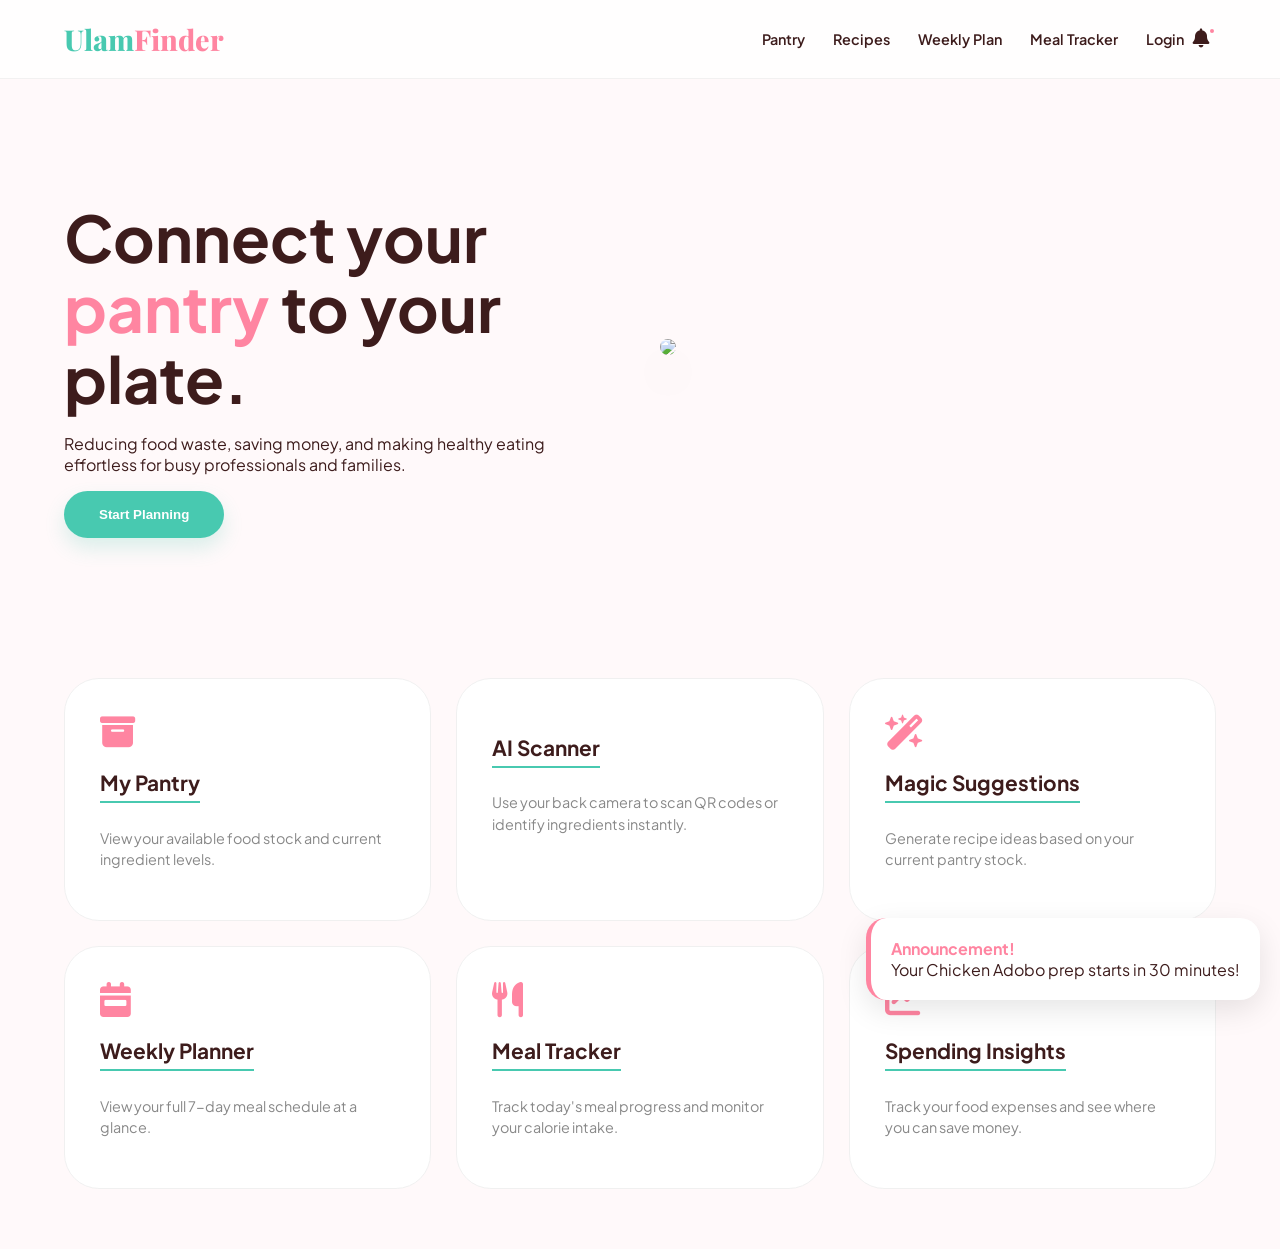
==== commit 9cd35b85: "new2" ====
--- a/index.html
+++ b/index.html
@@ -3,24 +3,24 @@
 <head>
     <meta charset="UTF-8">
     <meta name="viewport" content="width=device-width, initial-scale=1.0">
-    <title>UlamFinder | Home</title>
+    <title>UlamFinder | Dashboard</title>
     <link rel="stylesheet" href="style.css">
     <link rel="stylesheet" href="https://cdnjs.cloudflare.com/ajax/libs/font-awesome/6.4.0/css/all.min.css">
     <link href="https://unpkg.com/aos@2.3.1/dist/aos.css" rel="stylesheet">
 </head>
 <body>
-
     <nav class="navbar">
         <div class="container" style="display: flex; justify-content: space-between; align-items: center; width: 100%;">
             <a href="index.html" class="logo">Ulam<span>Finder</span></a>
             <div class="nav-links">
                 <a href="pantry.html">Pantry</a>
                 <a href="suggest.html">Recipes</a>
-                <a href="mealplan.html">Track Plan</a>
+                <a href="weeklyplan.html">Weekly Plan</a>
+                <a href="mealplan.html">Meal Tracker</a>
                 <a href="login.html">Login</a>
-                <button class="notif-btn" onclick="showNotification()" style="margin-left: 15px; background: none; border: none; cursor: pointer; position: relative;">
-                    <i class="fa-solid fa-bell" style="font-size: 1.2rem; color: var(--deep-text);"></i>
-                    <div class="notif-dot" style="position: absolute; top: -2px; right: -2px; width: 8px; height: 8px; background: var(--pink-brand); border-radius: 50%; border: 2px solid white;"></div>
+                <button class="notif-btn" onclick="toggleNotif()">
+                    <i class="fa-solid fa-bell"></i>
+                    <div class="notif-dot"></div>
                 </button>
             </div>
         </div>
@@ -31,69 +31,59 @@
             <div class="hero-text" data-aos="fade-right">
                 <h1>Connect your <span>pantry</span> to your plate.</h1>
                 <p>Reducing food waste, saving money, and making healthy eating effortless for busy professionals and families.</p>
-                <a href="startplan.html" class="btn-main">Start Planning</a>
+                <button class="btn-main" onclick="location.href='startplan.html'">Start Planning</button>
             </div>
             <div class="hero-image" data-aos="zoom-in">
-                <img src="https://images.unsplash.com/photo-1556910103-1c02745aae4d?auto=format&fit=crop&q=80&w=1000" alt="Professional Kitchen">
+                <img src="https://images.unsplash.com/photo-1556910103-1c02745aae4d?auto=format&fit=crop&q=80&w=1000">
             </div>
         </header>
 
         <section id="dashboard" class="features">
-            
             <a href="pantry.html" class="card" data-aos="fade-up">
-                <i class="fa-solid fa-box-archive icon-scan"></i>
+                <i class="fa-solid fa-box-archive"></i>
                 <h3>My Pantry</h3>
-                <p>View and manage your available food stock and ingredients.</p>
+                <p>View your available food stock and current ingredient levels.</p>
             </a>
-
             <a href="scanner.html" class="card" data-aos="fade-up" data-aos-delay="100">
-                <i class="fa-solid fa-camera-viewfinder icon-scan"></i>
+                <i class="fa-solid fa-camera-viewfinder"></i>
                 <h3>AI Scanner</h3>
-                <p>Use your back camera to identify ingredients or scan QR codes.</p>
+                <p>Use your back camera to scan QR codes or identify ingredients instantly.</p>
             </a>
-
             <a href="suggest.html" class="card" data-aos="fade-up" data-aos-delay="200">
-                <i class="fa-solid fa-wand-magic-sparkles icon-magic"></i>
-                <h3>Suggestions</h3>
-                <p>Recipe ideas based on what you currently have in stock.</p>
+                <i class="fa-solid fa-wand-magic-sparkles"></i>
+                <h3>Magic Suggestions</h3>
+                <p>Generate recipe ideas based on your current pantry stock.</p>
             </a>
-
             <a href="weeklyplan.html" class="card" data-aos="fade-up" data-aos-delay="300">
-                <i class="fa-solid fa-calendar-week icon-plan"></i>
+                <i class="fa-solid fa-calendar-week"></i>
                 <h3>Weekly Planner</h3>
                 <p>View your full 7-day meal schedule at a glance.</p>
             </a>
-
             <a href="mealplan.html" class="card" data-aos="fade-up" data-aos-delay="400">
-                <i class="fa-solid fa-utensils icon-plan"></i>
+                <i class="fa-solid fa-utensils"></i>
                 <h3>Meal Tracker</h3>
-                <p>Track your daily meals, calories, and completion progress.</p>
+                <p>Track today's meal progress and monitor your calorie intake.</p>
             </a>
-
             <a href="insights.html" class="card" data-aos="fade-up" data-aos-delay="500">
-                <i class="fa-solid fa-chart-line icon-insight"></i>
-                <h3>Insights</h3>
-                <p>Track your food expenses and grocery spending trends.</p>
+                <i class="fa-solid fa-chart-line"></i>
+                <h3>Spending Insights</h3>
+                <p>Track your food expenses and see where you can save money.</p>
             </a>
-
         </section>
     </div>
 
-    <div id="alert-box" style="position: fixed; bottom: -100px; right: 20px; background: white; padding: 20px; border-radius: 20px; box-shadow: 0 10px 30px rgba(0,0,0,0.1); border-left: 5px solid var(--mint-brand); z-index: 9999; transition: 0.5s;">
-        <p style="margin: 0; font-weight: 800; color: var(--deep-text);">Notification</p>
-        <span style="font-size: 0.9rem; color: #666;">New Announcement: Don't forget to prep your Sinigang for dinner!</span>
+    <div id="notif-toast" style="position: fixed; bottom: -100px; right: 20px; background: white; padding: 20px; border-radius: 20px; box-shadow: 0 10px 30px rgba(0,0,0,0.1); border-left: 5px solid var(--pink-brand); z-index: 2000; transition: 0.5s;">
+        <strong style="display: block; color: var(--pink-brand);">Announcement!</strong>
+        <span id="notif-text">Your Chicken Adobo prep starts in 30 minutes!</span>
     </div>
 
     <script src="https://unpkg.com/aos@2.3.1/dist/aos.js"></script>
     <script>
-        // Initialize Animations
         AOS.init({ duration: 1000, once: true });
-
-        // False Notification Function
-        function showNotification() {
-            const box = document.getElementById('alert-box');
-            box.style.bottom = "20px";
-            setTimeout(() => { box.style.bottom = "-100px"; }, 4000);
+        function toggleNotif() {
+            const toast = document.getElementById('notif-toast');
+            toast.style.bottom = "20px";
+            setTimeout(() => { toast.style.bottom = "-100px"; }, 4000);
         }
     </script>
 </body>
--- a/style.css
+++ b/style.css
@@ -1,163 +1,77 @@
-/* 1. Global Setup & Brand Colors */
 @import url('https://fonts.googleapis.com/css2?family=Plus+Jakarta+Sans:wght@400;600;800&family=Playfair+Display:wght@800&display=swap');
 
 :root {
-    --pink-brand: #FF85A1;    /* Main Accent Pink from your screenshots */
-    --mint-brand: #48C9B0;    /* Teal/Mint from your buttons */
-    --deep-text: #3d1c1c;     /* Dark Berry for high-end typography */
-    --bg-light: #FFF9FA;      /* Subtle pink-white background */
-    --glass: rgba(255, 255, 255, 0.85);
-    --card-shadow: 0 15px 35px rgba(0, 0, 0, 0.05);
+    --pink-brand: #FF85A1;
+    --mint-brand: #48C9B0;
+    --deep-text: #3d1c1c;
+    --bg-light: #FFF9FA;
+    --glass: rgba(255, 255, 255, 0.8);
 }
 
-* { 
-    box-sizing: border-box; 
-    transition: all 0.3s cubic-bezier(0.4, 0, 0.2, 1); 
-}
+* { box-sizing: border-box; transition: all 0.3s cubic-bezier(0.4, 0, 0.2, 1); }
 
 body {
     font-family: 'Plus Jakarta Sans', sans-serif;
     background-color: var(--bg-light);
     margin: 0;
     color: var(--deep-text);
-    line-height: 1.6;
+    overflow-x: hidden;
 }
 
-/* 2. Navigation & Glassmorphism */
+.container { width: 90%; max-width: 1200px; margin: 0 auto; }
+
+/* Navigation */
 .navbar {
-    display: flex;
-    padding: 20px 5%;
-    background: var(--glass);
-    backdrop-filter: blur(12px);
-    -webkit-backdrop-filter: blur(12px);
-    position: sticky;
-    top: 0;
-    z-index: 1000;
-    border-bottom: 1px solid rgba(255, 255, 255, 0.3);
+    display: flex; justify-content: space-between; align-items: center;
+    padding: 20px 5%; background: var(--glass); backdrop-filter: blur(10px);
+    position: sticky; top: 0; z-index: 1000; border-bottom: 1px solid rgba(0,0,0,0.05);
 }
 
-.logo { 
-    font-family: 'Playfair Display'; 
-    font-size: 1.8rem; 
-    font-weight: 800; 
-    color: var(--mint-brand); 
-    text-decoration: none; 
+.logo { font-family: 'Playfair Display'; font-size: 1.8rem; font-weight: 800; color: var(--mint-brand); text-decoration: none; }
+.logo span { color: var(--pink-brand); }
+
+.nav-links a { text-decoration: none; color: var(--deep-text); font-weight: 600; margin-left: 25px; font-size: 0.9rem; }
+
+/* Notification Bell */
+.notif-btn { background: none; border: none; font-size: 1.2rem; cursor: pointer; position: relative; color: var(--deep-text); }
+.notif-dot { position: absolute; top: 0; right: 0; width: 8px; height: 8px; background: var(--pink-brand); border-radius: 50%; border: 2px solid white; }
+
+/* Hero Section */
+.hero { display: flex; align-items: center; padding: 80px 0; gap: 40px; flex-wrap: wrap; }
+.hero-text { flex: 1; min-width: 320px; }
+.hero-text h1 { font-size: clamp(2.5rem, 5vw, 4rem); line-height: 1.1; margin-bottom: 20px; }
+.hero-text h1 span { color: var(--pink-brand); }
+.hero-image { flex: 1; min-width: 320px; position: relative; }
+.hero-image img { width: 100%; border-radius: 40px; box-shadow: 0 25px 50px rgba(0,0,0,0.1); }
+
+/* Buttons */
+.btn-main {
+    background: var(--mint-brand); color: white; padding: 16px 35px;
+    border-radius: 50px; text-decoration: none; font-weight: 800;
+    display: inline-block; border: none; cursor: pointer; box-shadow: 0 10px 20px rgba(72, 201, 176, 0.2);
+}
+.btn-main:hover { transform: translateY(-3px); box-shadow: 0 15px 30px rgba(72, 201, 176, 0.3); }
+
+/* Dashboard Cards */
+.features { display: grid; grid-template-columns: repeat(auto-fit, minmax(280px, 1fr)); gap: 25px; padding: 60px 0; }
+.card {
+    background: white; padding: 35px; border-radius: 35px; text-decoration: none;
+    color: inherit; border: 1px solid #f0f0f0; position: relative; overflow: hidden;
+}
+.card:hover { transform: translateY(-10px); border-color: var(--pink-brand); }
+.card i { font-size: 2.2rem; color: var(--pink-brand); margin-bottom: 20px; display: block; }
+.card h3 { font-size: 1.3rem; margin: 0 0 10px 0; border-bottom: 2px solid var(--mint-brand); display: inline-block; padding-bottom: 5px; }
+.card p { color: #888; font-size: 0.9rem; line-height: 1.5; }
+
+/* Back Button Component */
+.subpage-header { display: flex; justify-content: center; padding: 40px 0; }
+.back-link { 
+    text-decoration: none; color: var(--deep-text); font-weight: 700;
+    padding: 12px 30px; background: white; border-radius: 50px;
+    border: 1px solid var(--pink-brand); display: flex; align-items: center; gap: 10px;
 }
 
-.logo span { color: var(--pink-brand); }
-
-.nav-links a { 
-    text-decoration: none; 
-    color: var(--deep-text); 
-    font-weight: 600; 
-    margin-left: 20px; 
-    font-size: 0.9rem; 
-}
-
-/* 3. Hero Section Styling */
-.hero {
-    display: flex;
-    align-items: center;
-    padding: 60px 0;
-    gap: 40px;
-    flex-wrap: wrap;
-}
-
-.hero-text h1 { 
-    font-size: clamp(2.5rem, 6vw, 4rem); 
-    line-height: 1.1; 
-    margin-bottom: 20px; 
-}
-
-.hero-text h1 span { color: var(--pink-brand); }
-
-.btn-main {
-    background: var(--mint-brand); 
-    color: white; 
-    padding: 18px 40px;
-    border-radius: 50px; 
-    text-decoration: none; 
-    font-weight: 800;
-    display: inline-block; 
-    border: none; 
-    cursor: pointer;
-    box-shadow: 0 10px 20px rgba(72, 201, 176, 0.25);
-}
-
-.btn-main:hover { 
-    transform: translateY(-4px); 
-    box-shadow: 0 15px 30px rgba(72, 201, 176, 0.4); 
-}
-
-/* 4. Dashboard & Sub-page Cards */
-.features {
-    display: grid;
-    grid-template-columns: repeat(auto-fit, minmax(280px, 1fr));
-    gap: 25px;
-    padding: 40px 0;
-}
-
-.card {
-    background: white;
-    padding: 40px 30px;
-    border-radius: 35px;
-    text-decoration: none;
-    color: inherit;
-    box-shadow: var(--card-shadow);
-    border: 1px solid rgba(0,0,0,0.02);
-    position: relative;
-    display: flex;
-    flex-direction: column;
-}
-
-.card:hover { 
-    transform: translateY(-12px); 
-    border-color: var(--pink-brand); 
-}
-
-.card i { 
-    font-size: 2.5rem; 
-    margin-bottom: 20px; 
-    color: var(--pink-brand); 
-}
-
-/* Matching the underline aesthetic from your screenshot */
-.card h3 { 
-    font-size: 1.4rem; 
-    margin: 0 0 12px 0; 
-    border-bottom: 3px solid var(--mint-brand); 
-    display: inline-block; 
-    width: fit-content;
-    padding-bottom: 4px;
-}
-
-.card p { color: #777; font-size: 0.95rem; }
-
-/* 5. Sub-page Centered Headers */
-.subpage-header {
-    display: flex;
-    justify-content: center;
-    padding: 40px 0;
-    width: 100%;
-}
-
-.back-link {
-    text-decoration: none;
-    color: var(--deep-text);
-    font-weight: 700;
-    padding: 12px 30px;
-    background: white;
-    border-radius: 50px;
-    border: 1px solid var(--pink-brand);
-    display: flex;
-    align-items: center;
-    gap: 10px;
-}
-
-/* 6. Responsive Tweaks */
 @media (max-width: 768px) {
-    .hero { text-align: center; justify-content: center; }
-    .hero-text { order: 2; }
-    .hero-image { order: 1; }
-    .nav-links { display: none; } /* Use a hamburger menu or bell icon only on mobile */
+    .nav-links { display: none; }
+    .hero { text-align: center; }
 }
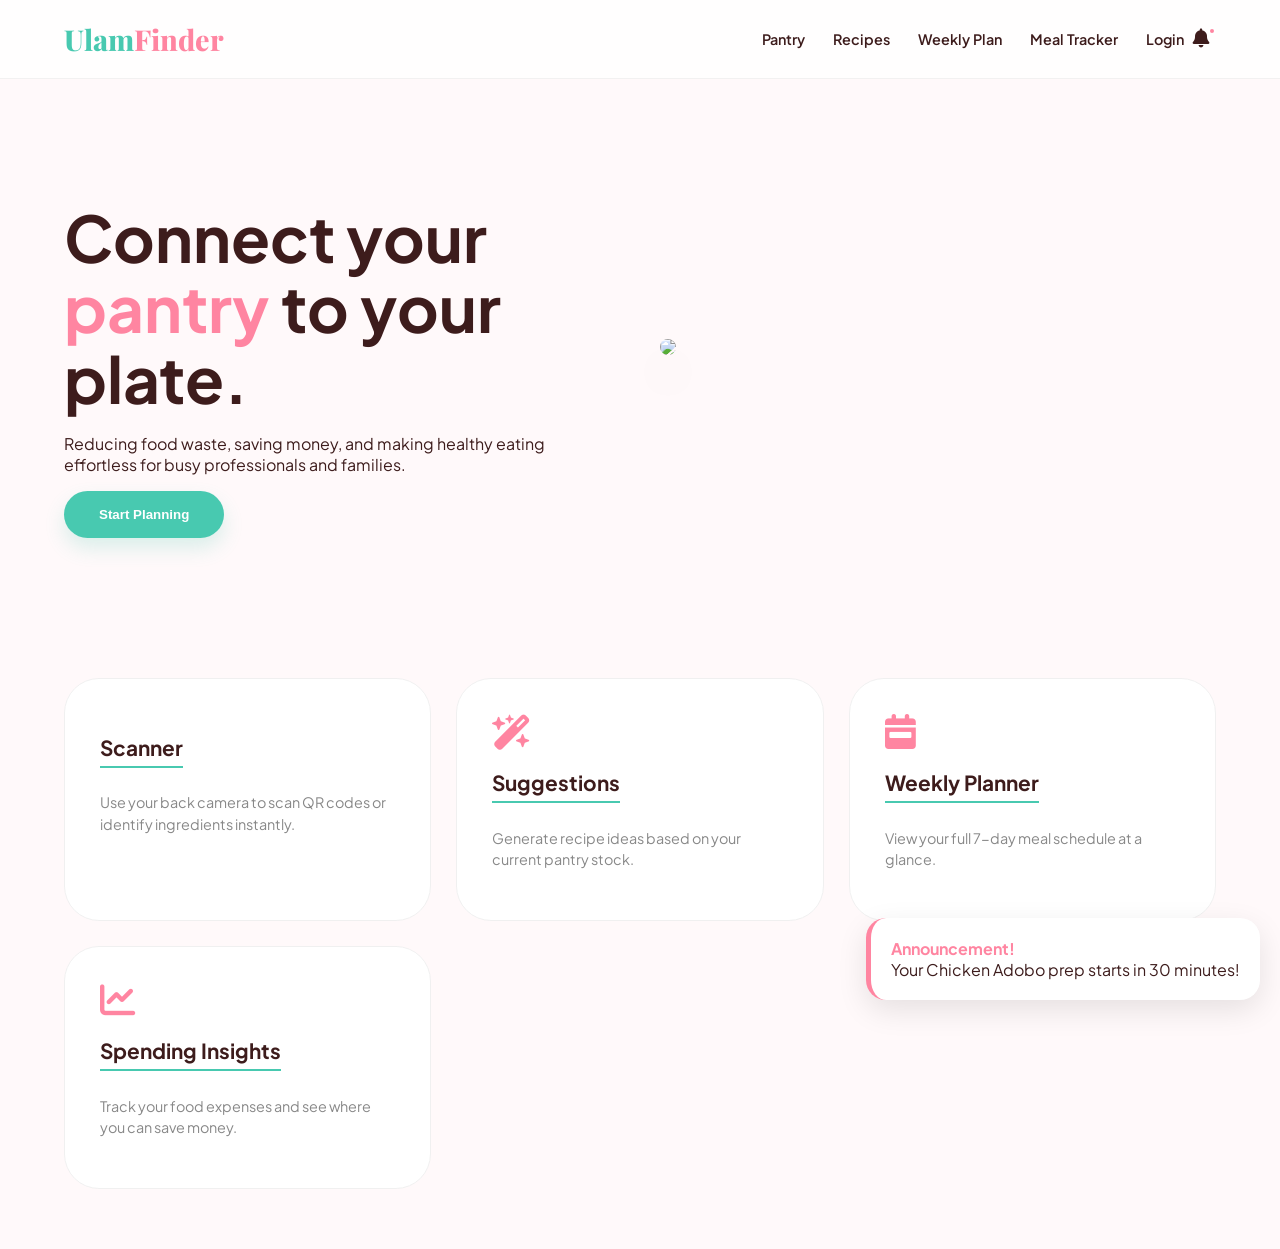
==== commit 784dd0f4: "new3" ====
--- a/index.html
+++ b/index.html
@@ -39,30 +39,21 @@
         </header>
 
         <section id="dashboard" class="features">
-            <a href="pantry.html" class="card" data-aos="fade-up">
-                <i class="fa-solid fa-box-archive"></i>
-                <h3>My Pantry</h3>
-                <p>View your available food stock and current ingredient levels.</p>
-            </a>
+           
             <a href="scanner.html" class="card" data-aos="fade-up" data-aos-delay="100">
                 <i class="fa-solid fa-camera-viewfinder"></i>
-                <h3>AI Scanner</h3>
+                <h3>Scanner</h3>
                 <p>Use your back camera to scan QR codes or identify ingredients instantly.</p>
             </a>
             <a href="suggest.html" class="card" data-aos="fade-up" data-aos-delay="200">
                 <i class="fa-solid fa-wand-magic-sparkles"></i>
-                <h3>Magic Suggestions</h3>
+                <h3>Suggestions</h3>
                 <p>Generate recipe ideas based on your current pantry stock.</p>
             </a>
             <a href="weeklyplan.html" class="card" data-aos="fade-up" data-aos-delay="300">
                 <i class="fa-solid fa-calendar-week"></i>
                 <h3>Weekly Planner</h3>
                 <p>View your full 7-day meal schedule at a glance.</p>
-            </a>
-            <a href="mealplan.html" class="card" data-aos="fade-up" data-aos-delay="400">
-                <i class="fa-solid fa-utensils"></i>
-                <h3>Meal Tracker</h3>
-                <p>Track today's meal progress and monitor your calorie intake.</p>
             </a>
             <a href="insights.html" class="card" data-aos="fade-up" data-aos-delay="500">
                 <i class="fa-solid fa-chart-line"></i>
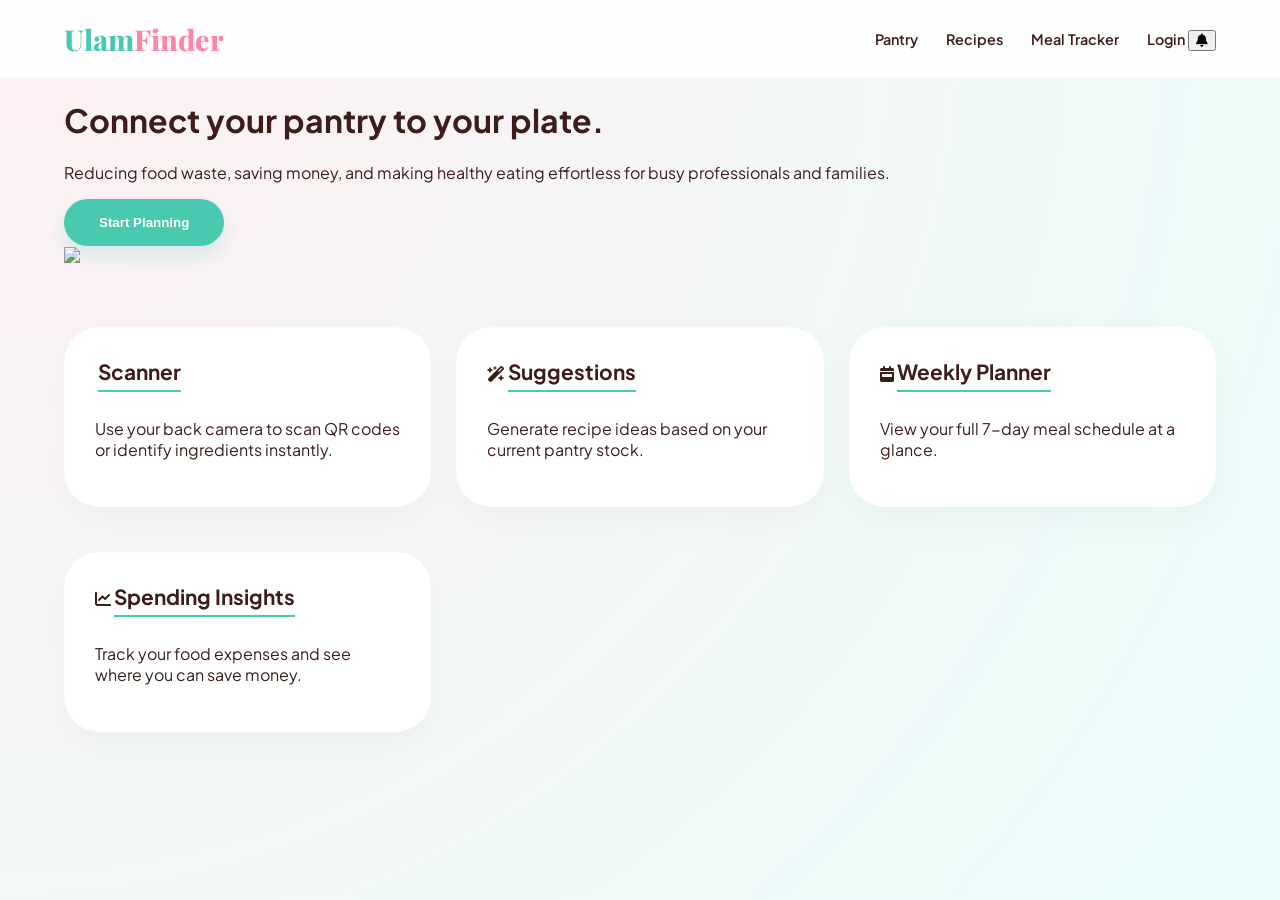
==== commit ca0d2a45: "new4" ====
--- a/index.html
+++ b/index.html
@@ -15,7 +15,6 @@
             <div class="nav-links">
                 <a href="pantry.html">Pantry</a>
                 <a href="suggest.html">Recipes</a>
-                <a href="weeklyplan.html">Weekly Plan</a>
                 <a href="mealplan.html">Meal Tracker</a>
                 <a href="login.html">Login</a>
                 <button class="notif-btn" onclick="toggleNotif()">
--- a/style.css
+++ b/style.css
@@ -1,74 +1,175 @@
+/* 1. Global Setup & Brand Colors */
 @import url('https://fonts.googleapis.com/css2?family=Plus+Jakarta+Sans:wght@400;600;800&family=Playfair+Display:wght@800&display=swap');
 
 :root {
     --pink-brand: #FF85A1;
+    --pink-light: #FFE3E8;
     --mint-brand: #48C9B0;
+    --mint-light: #e0f7f3;
     --deep-text: #3d1c1c;
     --bg-light: #FFF9FA;
-    --glass: rgba(255, 255, 255, 0.8);
+    --glass: rgba(255, 255, 255, 0.85);
 }
 
-* { box-sizing: border-box; transition: all 0.3s cubic-bezier(0.4, 0, 0.2, 1); }
+* { 
+    box-sizing: border-box; 
+    transition: all 0.3s cubic-bezier(0.165, 0.84, 0.44, 1); 
+}
 
 body {
     font-family: 'Plus Jakarta Sans', sans-serif;
-    background-color: var(--bg-light);
+    background: radial-gradient(circle at top left, #fff0f3, #e8fdfa);
     margin: 0;
     color: var(--deep-text);
     overflow-x: hidden;
+    min-height: 100vh;
 }
 
-.container { width: 90%; max-width: 1200px; margin: 0 auto; }
-
-/* Navigation */
-.navbar {
-    display: flex; justify-content: space-between; align-items: center;
-    padding: 20px 5%; background: var(--glass); backdrop-filter: blur(10px);
-    position: sticky; top: 0; z-index: 1000; border-bottom: 1px solid rgba(0,0,0,0.05);
+/* 2. Layout Containers */
+.container { 
+    width: 90%; 
+    max-width: 1200px; 
+    margin: 0 auto; 
 }
 
-.logo { font-family: 'Playfair Display'; font-size: 1.8rem; font-weight: 800; color: var(--mint-brand); text-decoration: none; }
+/* 3. Navigation */
+.navbar {
+    display: flex; 
+    justify-content: space-between; 
+    align-items: center;
+    padding: 20px 5%; 
+    background: var(--glass); 
+    backdrop-filter: blur(10px);
+    position: sticky; 
+    top: 0; 
+    z-index: 1000; 
+    border-bottom: 1px solid rgba(0,0,0,0.05);
+}
+
+.logo { 
+    font-family: 'Playfair Display'; 
+    font-size: 1.8rem; 
+    font-weight: 800; 
+    color: var(--mint-brand); 
+    text-decoration: none; 
+}
 .logo span { color: var(--pink-brand); }
 
-.nav-links a { text-decoration: none; color: var(--deep-text); font-weight: 600; margin-left: 25px; font-size: 0.9rem; }
+.nav-links a { 
+    text-decoration: none; 
+    color: var(--deep-text); 
+    font-weight: 600; 
+    margin-left: 25px; 
+    font-size: 0.9rem; 
+}
 
-/* Notification Bell */
-.notif-btn { background: none; border: none; font-size: 1.2rem; cursor: pointer; position: relative; color: var(--deep-text); }
-.notif-dot { position: absolute; top: 0; right: 0; width: 8px; height: 8px; background: var(--pink-brand); border-radius: 50%; border: 2px solid white; }
+/* 4. Photo Header for Subpages */
+.photo-header {
+    width: 100%;
+    height: 300px;
+    background-size: cover;
+    background-position: center;
+    position: relative;
+    display: flex;
+    justify-content: center;
+    align-items: center;
+    margin-bottom: -50px;
+}
 
-/* Hero Section */
-.hero { display: flex; align-items: center; padding: 80px 0; gap: 40px; flex-wrap: wrap; }
-.hero-text { flex: 1; min-width: 320px; }
-.hero-text h1 { font-size: clamp(2.5rem, 5vw, 4rem); line-height: 1.1; margin-bottom: 20px; }
-.hero-text h1 span { color: var(--pink-brand); }
-.hero-image { flex: 1; min-width: 320px; position: relative; }
-.hero-image img { width: 100%; border-radius: 40px; box-shadow: 0 25px 50px rgba(0,0,0,0.1); }
+.photo-header::after {
+    content: '';
+    position: absolute;
+    bottom: 0;
+    left: 0;
+    width: 100%;
+    height: 100px;
+    background: linear-gradient(to top, var(--bg-light), transparent);
+}
 
-/* Buttons */
+/* 5. Buttons & Interactive Elements */
 .btn-main {
-    background: var(--mint-brand); color: white; padding: 16px 35px;
-    border-radius: 50px; text-decoration: none; font-weight: 800;
-    display: inline-block; border: none; cursor: pointer; box-shadow: 0 10px 20px rgba(72, 201, 176, 0.2);
+    background: var(--mint-brand); 
+    color: white; 
+    padding: 16px 35px;
+    border-radius: 50px; 
+    text-decoration: none; 
+    font-weight: 800;
+    display: inline-block; 
+    border: none; 
+    cursor: pointer; 
+    box-shadow: 0 10px 20px rgba(72, 201, 176, 0.2);
 }
 .btn-main:hover { transform: translateY(-3px); box-shadow: 0 15px 30px rgba(72, 201, 176, 0.3); }
 
-/* Dashboard Cards */
-.features { display: grid; grid-template-columns: repeat(auto-fit, minmax(280px, 1fr)); gap: 25px; padding: 60px 0; }
-.card {
-    background: white; padding: 35px; border-radius: 35px; text-decoration: none;
-    color: inherit; border: 1px solid #f0f0f0; position: relative; overflow: hidden;
+.btn-glass {
+    text-decoration: none;
+    color: var(--deep-text);
+    font-weight: 700;
+    padding: 12px 25px;
+    background: var(--glass);
+    border-radius: 50px;
+    border: 1px solid rgba(255,255,255,0.3);
+    backdrop-filter: blur(10px);
+    display: inline-flex;
+    align-items: center;
+    gap: 8px;
+    box-shadow: 0 10px 20px rgba(0,0,0,0.05);
 }
-.card:hover { transform: translateY(-10px); border-color: var(--pink-brand); }
-.card i { font-size: 2.2rem; color: var(--pink-brand); margin-bottom: 20px; display: block; }
-.card h3 { font-size: 1.3rem; margin: 0 0 10px 0; border-bottom: 2px solid var(--mint-brand); display: inline-block; padding-bottom: 5px; }
-.card p { color: #888; font-size: 0.9rem; line-height: 1.5; }
+.btn-glass:hover { transform: translateY(-3px); }
 
-/* Back Button Component */
-.subpage-header { display: flex; justify-content: center; padding: 40px 0; }
-.back-link { 
-    text-decoration: none; color: var(--deep-text); font-weight: 700;
-    padding: 12px 30px; background: white; border-radius: 50px;
-    border: 1px solid var(--pink-brand); display: flex; align-items: center; gap: 10px;
+/* 6. Dashboard & Cards */
+.features { 
+    display: grid; 
+    grid-template-columns: repeat(auto-fit, minmax(280px, 1fr)); 
+    gap: 25px; 
+    padding: 60px 0; 
+}
+
+.premium-card, .card {
+    background: white;
+    padding: 30px;
+    border-radius: 35px;
+    border: 1px solid rgba(0,0,0,0.01);
+    box-shadow: 0 15px 40px rgba(0,0,0,0.03);
+    margin-bottom: 20px;
+    text-decoration: none;
+    color: inherit;
+    display: block;
+}
+
+.premium-card:hover, .card:hover { 
+    transform: translateY(-10px); 
+    border-color: var(--pink-brand); 
+}
+
+.card h3 { 
+    font-size: 1.3rem; 
+    margin: 0 0 10px 0; 
+    border-bottom: 2px solid var(--mint-brand); 
+    display: inline-block; 
+    padding-bottom: 5px; 
+}
+
+/* 7. Forms & Inputs */
+.input-field {
+    width: 100%;
+    padding: 18px;
+    margin: 10px 0;
+    border-radius: 15px;
+    border: 1px solid #f0f0f0;
+    font-size: 1rem;
+    transition: 0.3s;
+}
+.input-field:focus {
+    border-color: var(--pink-brand);
+    outline: none;
+    box-shadow: 0 0 10px var(--pink-light);
+}
+
+/* 8. Animations */
+@keyframes scan { 
+    0% { top: 0; } 
+    100% { top: 100%; } 
 }
 
 @media (max-width: 768px) {
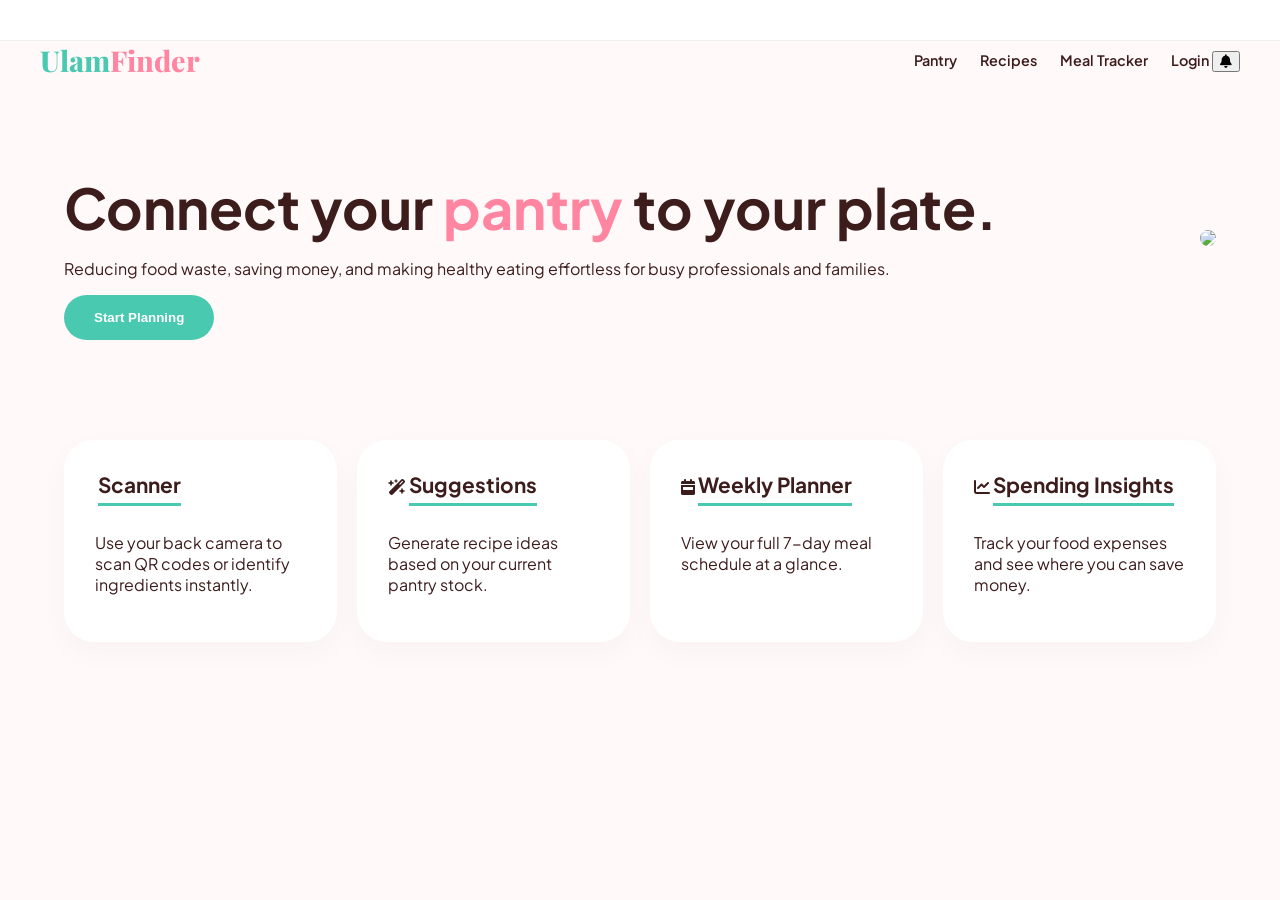
==== commit 7a21be3e: "final" ====
--- a/index.html
+++ b/index.html
@@ -9,7 +9,7 @@
     <link href="https://unpkg.com/aos@2.3.1/dist/aos.css" rel="stylesheet">
 </head>
 <body>
-    <nav class="navbar">
+    <nav class="navbar"></nav>
         <div class="container" style="display: flex; justify-content: space-between; align-items: center; width: 100%;">
             <a href="index.html" class="logo">Ulam<span>Finder</span></a>
             <div class="nav-links">
--- a/style.css
+++ b/style.css
@@ -1,178 +1,79 @@
-/* 1. Global Setup & Brand Colors */
+/* 1. BRAND COLORS & FONTS */
 @import url('https://fonts.googleapis.com/css2?family=Plus+Jakarta+Sans:wght@400;600;800&family=Playfair+Display:wght@800&display=swap');
 
 :root {
     --pink-brand: #FF85A1;
-    --pink-light: #FFE3E8;
     --mint-brand: #48C9B0;
-    --mint-light: #e0f7f3;
     --deep-text: #3d1c1c;
     --bg-light: #FFF9FA;
-    --glass: rgba(255, 255, 255, 0.85);
 }
 
-* { 
-    box-sizing: border-box; 
-    transition: all 0.3s cubic-bezier(0.165, 0.84, 0.44, 1); 
-}
+* { box-sizing: border-box; transition: 0.3s ease-in-out; }
 
 body {
     font-family: 'Plus Jakarta Sans', sans-serif;
-    background: radial-gradient(circle at top left, #fff0f3, #e8fdfa);
+    background-color: var(--bg-light);
     margin: 0;
     color: var(--deep-text);
-    overflow-x: hidden;
-    min-height: 100vh;
 }
 
-/* 2. Layout Containers */
-.container { 
-    width: 90%; 
-    max-width: 1200px; 
-    margin: 0 auto; 
+/* 2. NAVIGATION (Matches your screenshot) */
+.navbar {
+    display: flex; justify-content: space-between; align-items: center;
+    padding: 20px 5%; background: white; border-bottom: 1px solid #f0f0f0;
+}
+.logo { font-family: 'Playfair Display'; font-size: 1.8rem; font-weight: 800; color: var(--mint-brand); text-decoration: none; }
+.logo span { color: var(--pink-brand); }
+.nav-links a { text-decoration: none; color: var(--deep-text); font-weight: 600; margin-left: 20px; font-size: 0.9rem; }
+
+/* 3. HERO SECTION */
+.container { width: 90%; max-width: 1200px; margin: 0 auto; }
+.hero { display: flex; align-items: center; padding: 60px 0; gap: 40px; flex-wrap: wrap; }
+.hero-text { flex: 1; min-width: 300px; }
+.hero-text h1 { font-size: 3.5rem; line-height: 1.1; margin-bottom: 20px; }
+.hero-text h1 span { color: var(--pink-brand); }
+.hero-image img { width: 100%; border-radius: 40px; }
+
+/* 4. DASHBOARD GRID (THE FIX) */
+.features { 
+    display: grid; 
+    grid-template-columns: repeat(auto-fit, minmax(250px, 1fr)); 
+    gap: 20px; 
+    padding: 40px 0; 
 }
 
-/* 3. Navigation */
-.navbar {
-    display: flex; 
-    justify-content: space-between; 
-    align-items: center;
-    padding: 20px 5%; 
-    background: var(--glass); 
-    backdrop-filter: blur(10px);
-    position: sticky; 
-    top: 0; 
-    z-index: 1000; 
-    border-bottom: 1px solid rgba(0,0,0,0.05);
+/* One single card style for ALL pages */
+.card {
+    background: white;
+    padding: 30px;
+    border-radius: 30px;
+    text-decoration: none;
+    color: inherit;
+    box-shadow: 0 10px 30px rgba(0,0,0,0.03);
+    border: 1px solid transparent;
 }
 
-.logo { 
-    font-family: 'Playfair Display'; 
-    font-size: 1.8rem; 
-    font-weight: 800; 
-    color: var(--mint-brand); 
-    text-decoration: none; 
-}
-.logo span { color: var(--pink-brand); }
+.card:hover { border-color: var(--pink-brand); transform: translateY(-5px); }
 
-.nav-links a { 
-    text-decoration: none; 
-    color: var(--deep-text); 
-    font-weight: 600; 
-    margin-left: 25px; 
-    font-size: 0.9rem; 
-}
-
-/* 4. Photo Header for Subpages */
-.photo-header {
-    width: 100%;
-    height: 300px;
-    background-size: cover;
-    background-position: center;
-    position: relative;
-    display: flex;
-    justify-content: center;
-    align-items: center;
-    margin-bottom: -50px;
-}
-
-.photo-header::after {
-    content: '';
-    position: absolute;
-    bottom: 0;
-    left: 0;
-    width: 100%;
-    height: 100px;
-    background: linear-gradient(to top, var(--bg-light), transparent);
-}
-
-/* 5. Buttons & Interactive Elements */
-.btn-main {
-    background: var(--mint-brand); 
-    color: white; 
-    padding: 16px 35px;
-    border-radius: 50px; 
-    text-decoration: none; 
-    font-weight: 800;
-    display: inline-block; 
-    border: none; 
-    cursor: pointer; 
-    box-shadow: 0 10px 20px rgba(72, 201, 176, 0.2);
-}
-.btn-main:hover { transform: translateY(-3px); box-shadow: 0 15px 30px rgba(72, 201, 176, 0.3); }
-
-.btn-glass {
-    text-decoration: none;
-    color: var(--deep-text);
-    font-weight: 700;
-    padding: 12px 25px;
-    background: var(--glass);
-    border-radius: 50px;
-    border: 1px solid rgba(255,255,255,0.3);
-    backdrop-filter: blur(10px);
-    display: inline-flex;
-    align-items: center;
-    gap: 8px;
-    box-shadow: 0 10px 20px rgba(0,0,0,0.05);
-}
-.btn-glass:hover { transform: translateY(-3px); }
-
-/* 6. Dashboard & Cards */
-.features { 
-    display: grid; 
-    grid-template-columns: repeat(auto-fit, minmax(280px, 1fr)); 
-    gap: 25px; 
-    padding: 60px 0; 
-}
-
-.premium-card, .card {
-    background: white;
-    padding: 30px;
-    border-radius: 35px;
-    border: 1px solid rgba(0,0,0,0.01);
-    box-shadow: 0 15px 40px rgba(0,0,0,0.03);
-    margin-bottom: 20px;
-    text-decoration: none;
-    color: inherit;
-    display: block;
-}
-
-.premium-card:hover, .card:hover { 
-    transform: translateY(-10px); 
-    border-color: var(--pink-brand); 
-}
-
+/* The Mint Underline from your screenshot */
 .card h3 { 
     font-size: 1.3rem; 
     margin: 0 0 10px 0; 
-    border-bottom: 2px solid var(--mint-brand); 
-    display: inline-block; 
-    padding-bottom: 5px; 
+    border-bottom: 3px solid var(--mint-brand); 
+    display: inline-block;
+    padding-bottom: 5px;
 }
 
-/* 7. Forms & Inputs */
-.input-field {
-    width: 100%;
-    padding: 18px;
-    margin: 10px 0;
-    border-radius: 15px;
-    border: 1px solid #f0f0f0;
-    font-size: 1rem;
-    transition: 0.3s;
-}
-.input-field:focus {
-    border-color: var(--pink-brand);
-    outline: none;
-    box-shadow: 0 0 10px var(--pink-light);
+/* 5. SUB-PAGE SPECIALS */
+.photo-header { width: 100%; height: 250px; background-size: cover; position: relative; margin-bottom: 40px; }
+.back-btn { 
+    display: inline-block; margin: 20px auto; padding: 10px 30px; 
+    border: 1px solid var(--pink-brand); border-radius: 50px; 
+    text-decoration: none; color: var(--deep-text); font-weight: bold;
 }
 
-/* 8. Animations */
-@keyframes scan { 
-    0% { top: 0; } 
-    100% { top: 100%; } 
-}
-
-@media (max-width: 768px) {
-    .nav-links { display: none; }
-    .hero { text-align: center; }
+/* BUTTONS */
+.btn-main {
+    background: var(--mint-brand); color: white; padding: 15px 30px;
+    border-radius: 50px; border: none; font-weight: 800; cursor: pointer;
 }
